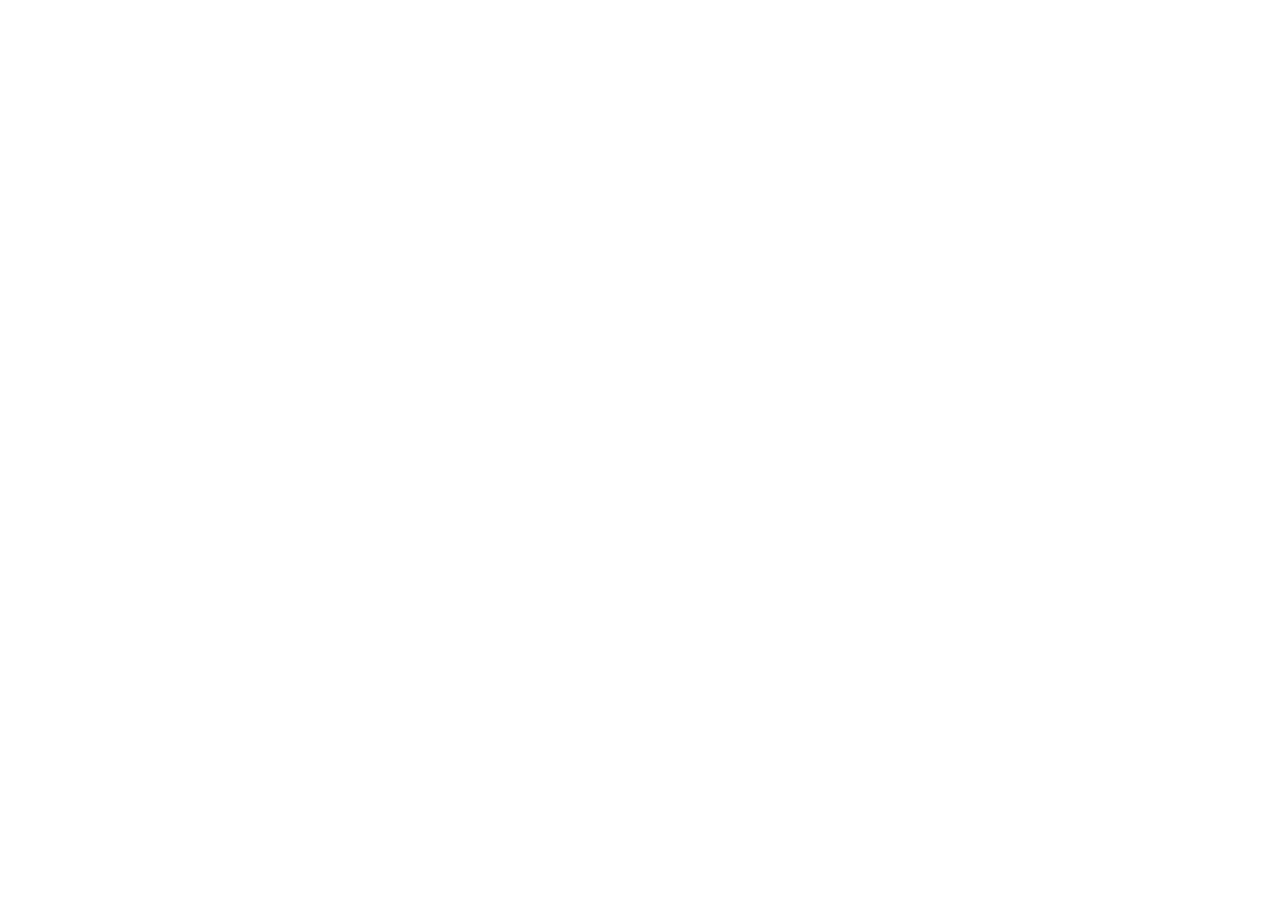
==== index.html @ 47540f27 "firstcommit" ====
<!doctype html>
<html lang="en">
  <head>
    <meta charset="UTF-8" />
    <meta name="viewport" content="width=device-width, initial-scale=1.0" />
    <title>Lendas da F1 — Senna · Hamilton · Leclerc</title>
    <link rel="preconnect" href="https://fonts.googleapis.com">
    <link rel="preconnect" href="https://fonts.gstatic.com" crossorigin>
    <link href="https://fonts.googleapis.com/css2?family=Inter:wght@300;400;500;600;700;800;900&family=Playfair+Display:ital,wght@0,400;0,600;0,700;1,400;1,600&display=swap" rel="stylesheet">
  </head>
  <body>
    <div id="root"></div>
    <script type="module" src="/src/main.tsx"></script>
  </body>
</html>
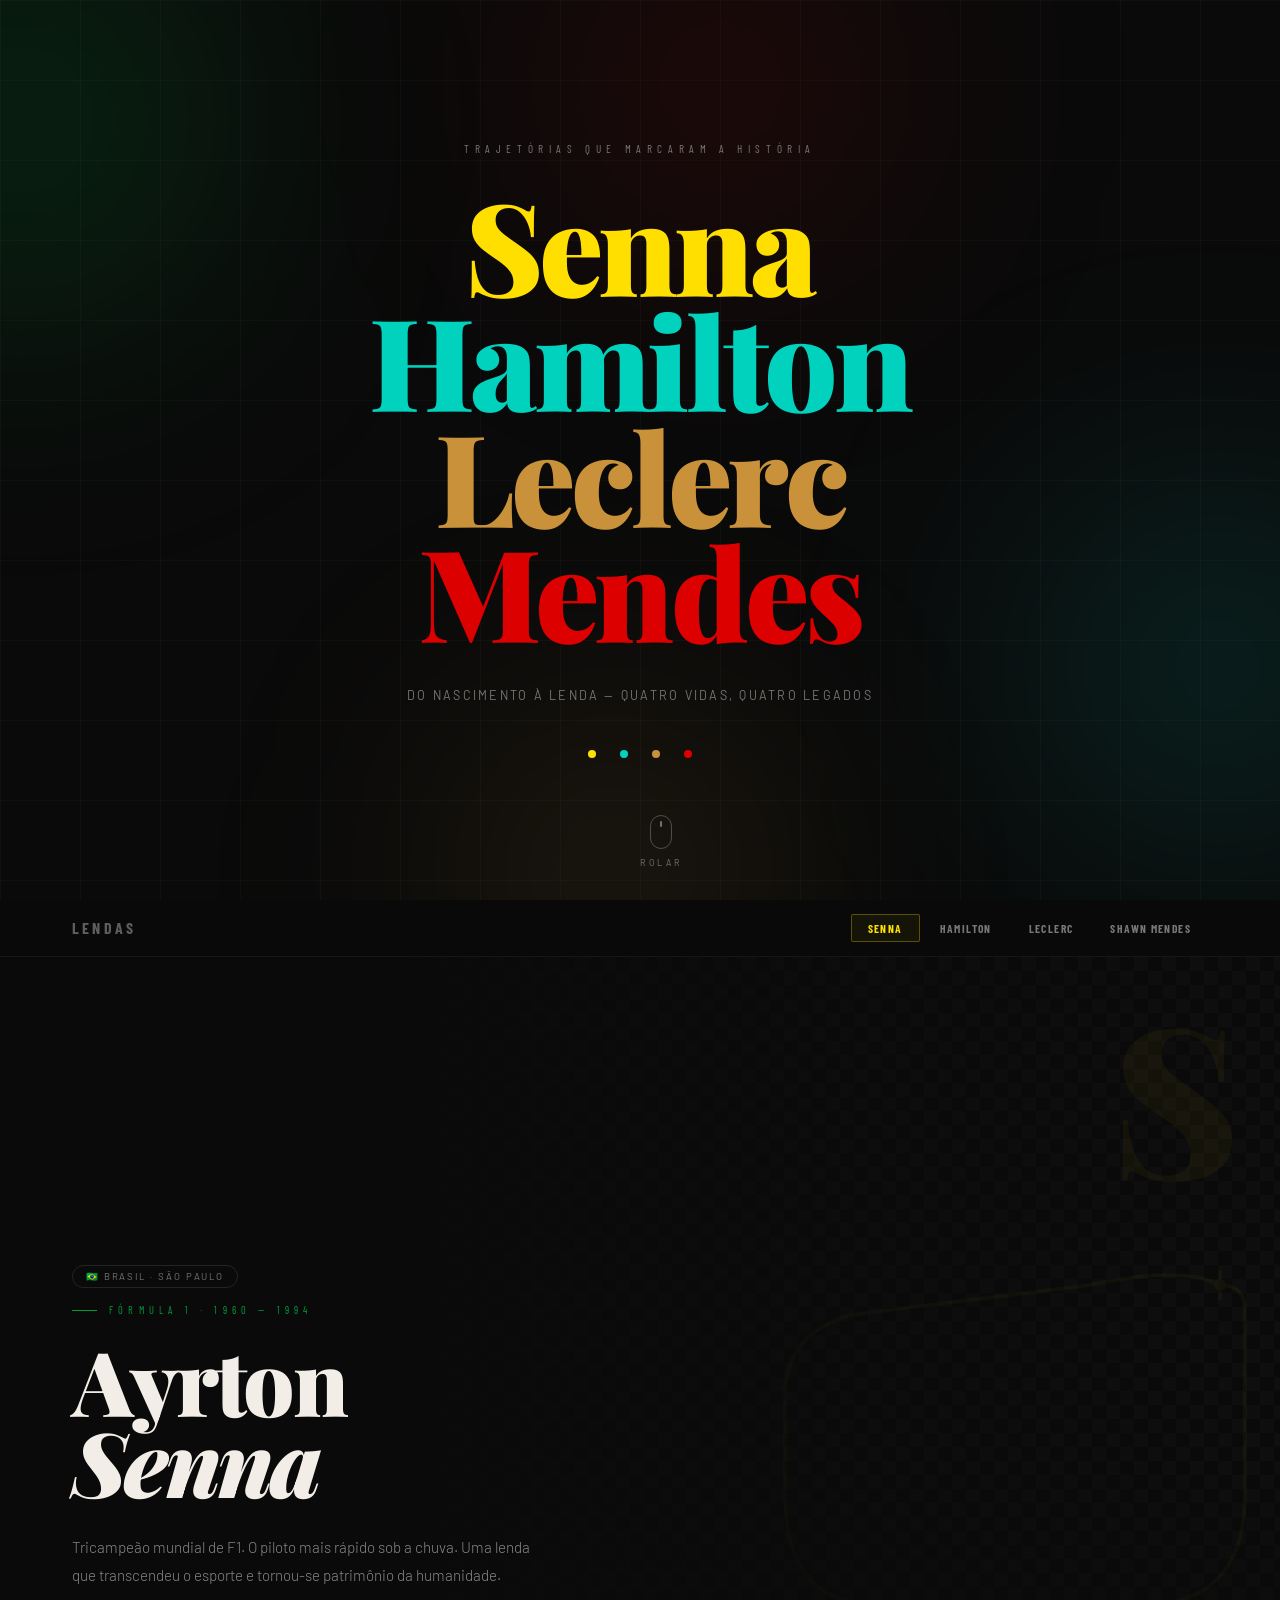
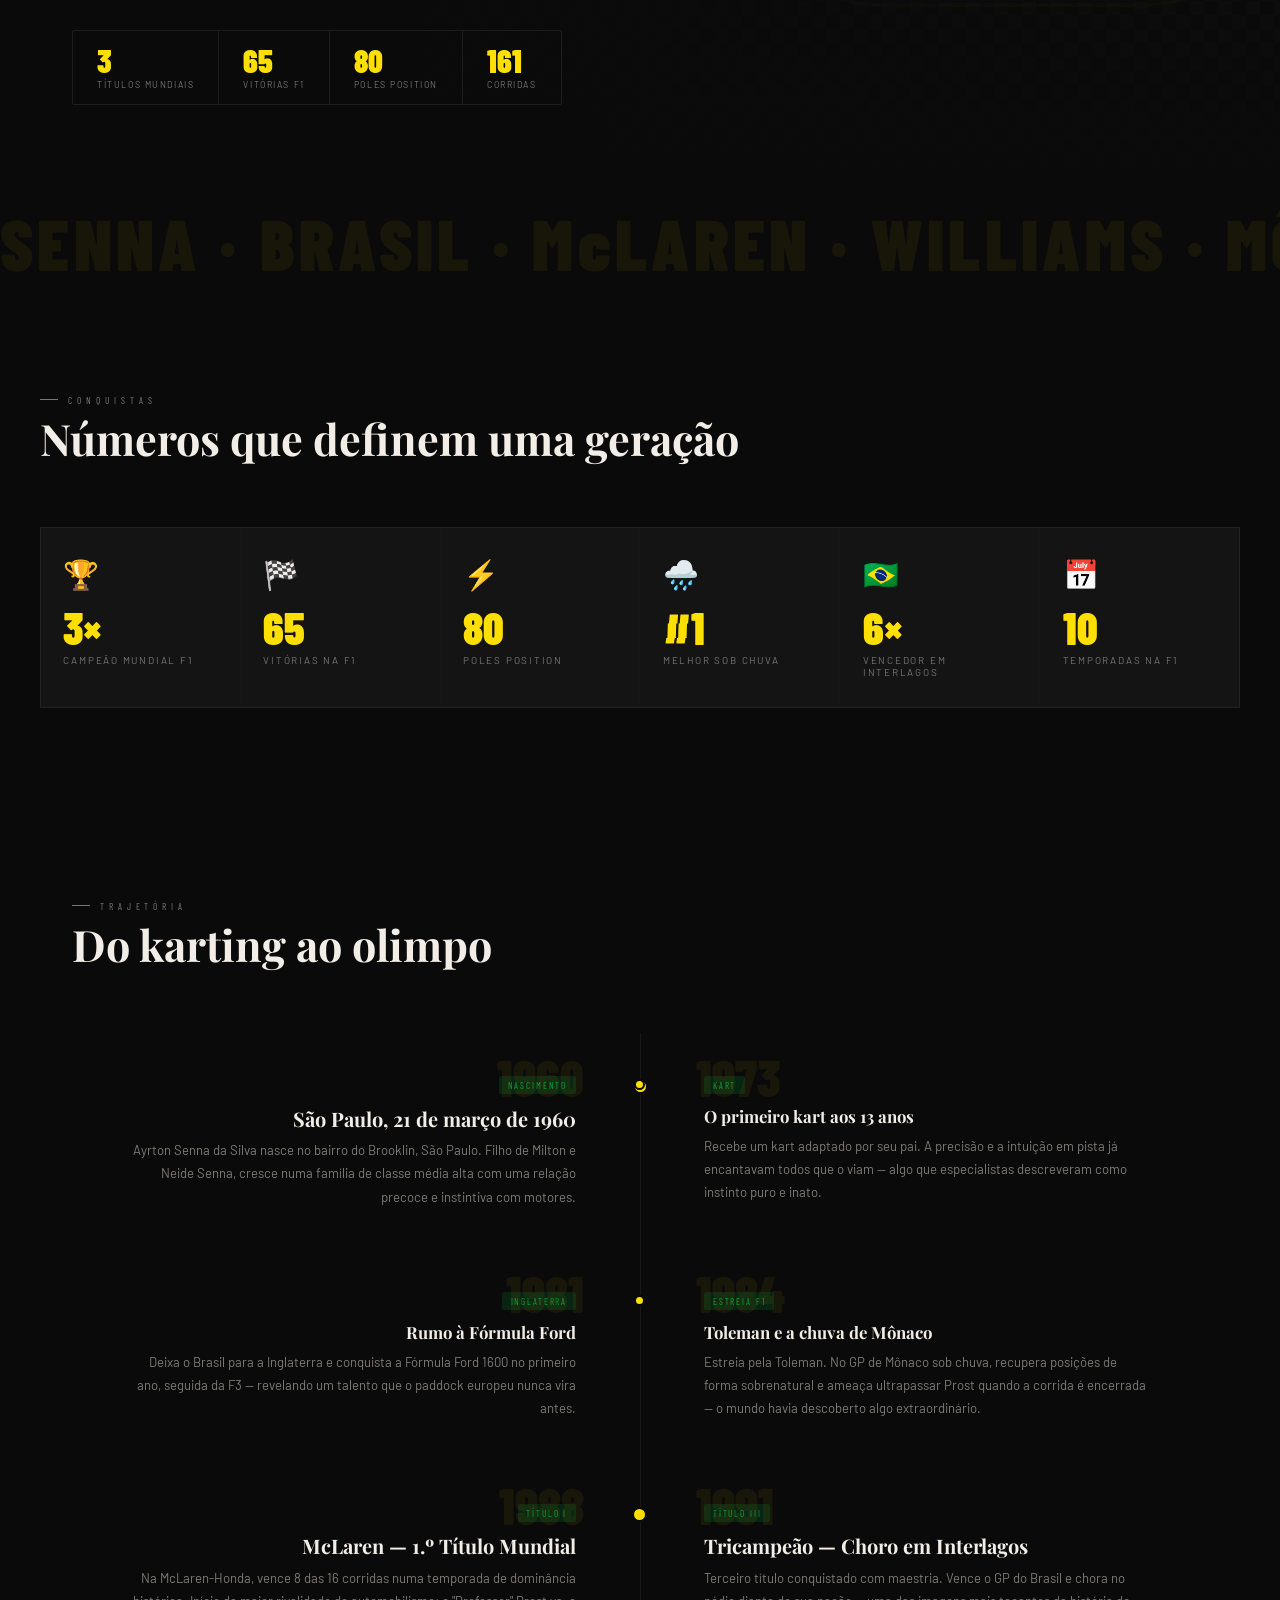
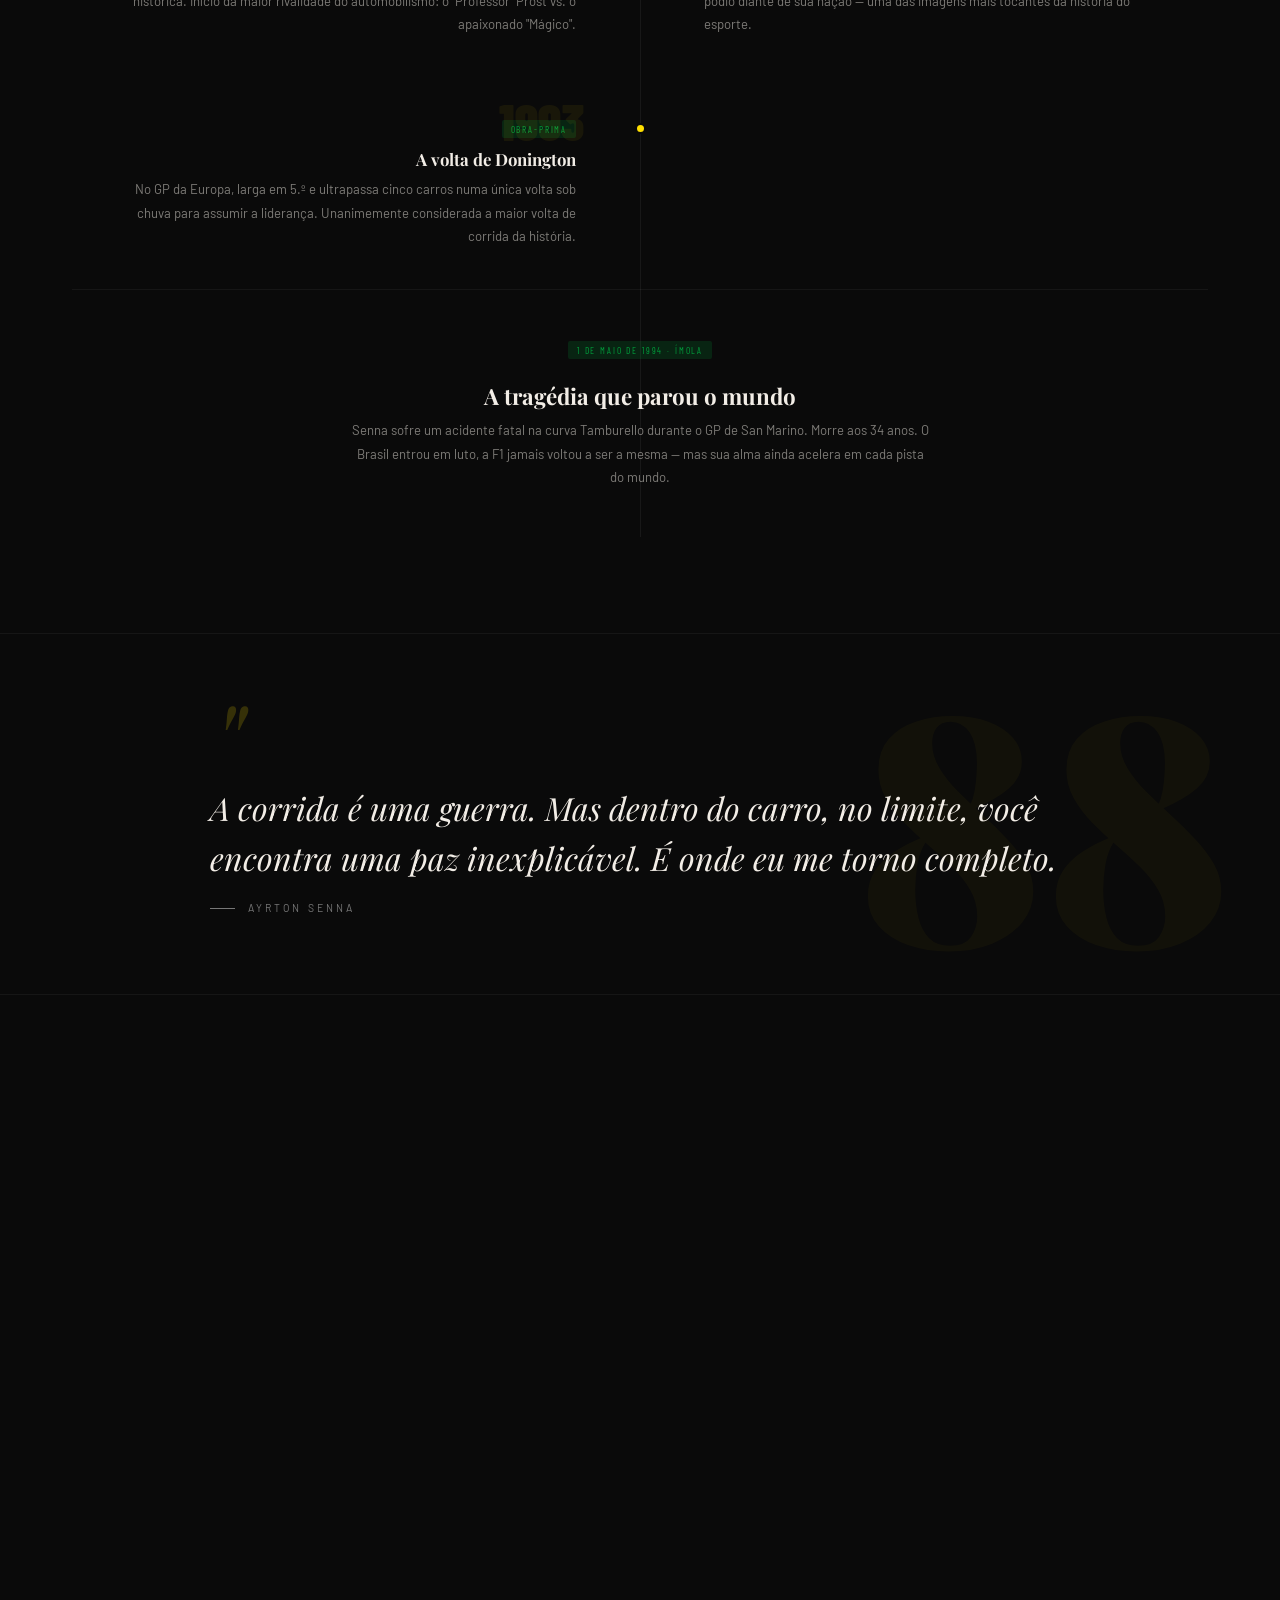
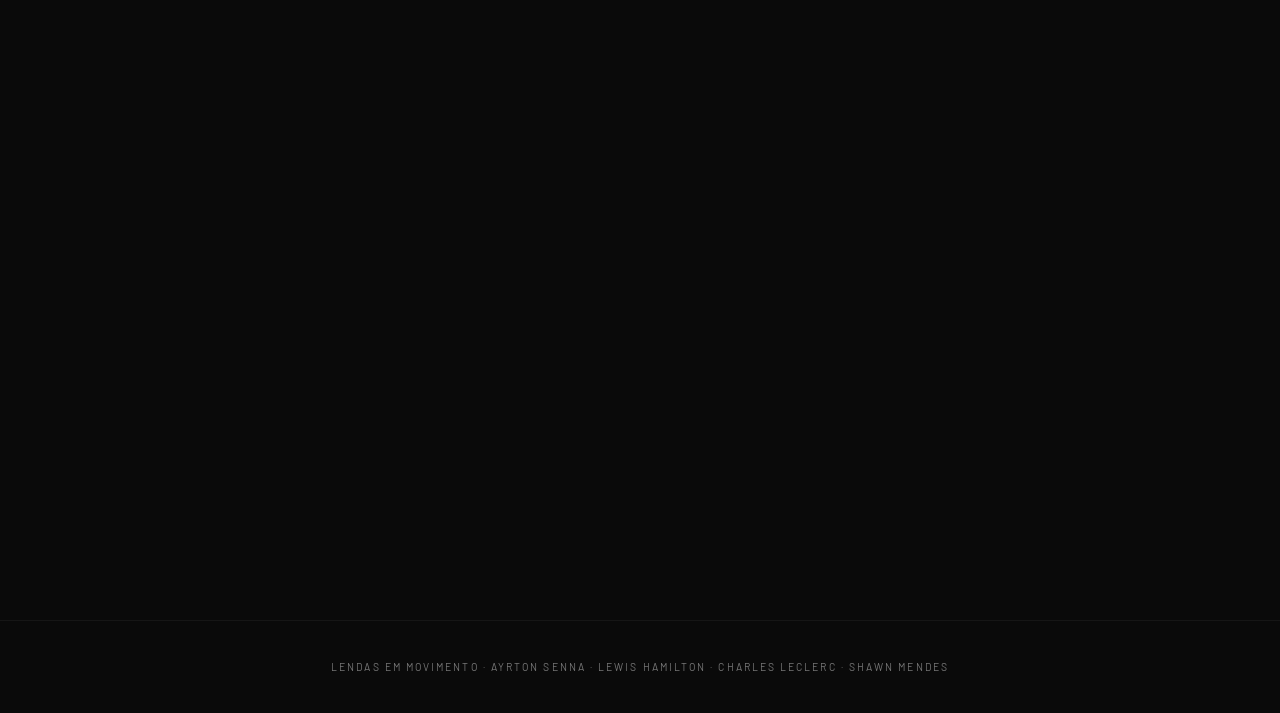
==== commit c2d1e3e3: "V3" ====
--- a/index.html
+++ b/index.html
@@ -1,15 +1,714 @@
-<!doctype html>
-<html lang="en">
-  <head>
-    <meta charset="UTF-8" />
-    <meta name="viewport" content="width=device-width, initial-scale=1.0" />
-    <title>Lendas da F1 — Senna · Hamilton · Leclerc</title>
-    <link rel="preconnect" href="https://fonts.googleapis.com">
-    <link rel="preconnect" href="https://fonts.gstatic.com" crossorigin>
-    <link href="https://fonts.googleapis.com/css2?family=Inter:wght@300;400;500;600;700;800;900&family=Playfair+Display:ital,wght@0,400;0,600;0,700;1,400;1,600&display=swap" rel="stylesheet">
-  </head>
-  <body>
-    <div id="root"></div>
-    <script type="module" src="/src/main.tsx"></script>
-  </body>
-</html>
+<!DOCTYPE html>
+<html lang="pt-BR">
+<head>
+<meta charset="UTF-8"/>
+<meta name="viewport" content="width=device-width,initial-scale=1.0"/>
+<title>Lendas em Movimento</title>
+<link href="https://fonts.googleapis.com/css2?family=Playfair+Display:ital,wght@0,400;0,700;0,900;1,400;1,700&family=Barlow:wght@300;400;500;600;700&family=Barlow+Condensed:wght@400;700;900&display=swap" rel="stylesheet"/>
+<style>
+*,*::before,*::after{box-sizing:border-box;margin:0;padding:0}
+html{scroll-behavior:smooth}
+:root{
+  --bg:#0a0a0a;--surface:#141414;--surface2:#1c1c1c;--text:#f2ede6;--muted:#777;
+  --s1:#009c3b;--s2:#FFDF00;--s3:#002776;
+  --h1:#00D2BE;--h2:#c0c0c0;--h3:#005a52;
+  --m1:#c8913a;--m2:#f5d89e;--m3:#3d2b00;
+  --l1:#DC0000;--l2:#e8c43c;--l3:#7a0000;
+}
+body{font-family:'Barlow',sans-serif;background:var(--bg);color:var(--text);overflow-x:hidden}
+::-webkit-scrollbar{width:3px}::-webkit-scrollbar-track{background:var(--bg)}::-webkit-scrollbar-thumb{background:var(--muted)}
+
+/* ── HERO ── */
+.hero{height:100vh;position:relative;display:flex;align-items:center;justify-content:center;overflow:hidden}
+.hero-grid{position:absolute;inset:0;background-image:linear-gradient(rgba(255,255,255,.025) 1px,transparent 1px),linear-gradient(90deg,rgba(255,255,255,.025) 1px,transparent 1px);background-size:80px 80px}
+.hglows{position:absolute;inset:0;pointer-events:none}
+.hglows span{position:absolute;border-radius:50%;filter:blur(130px);animation:glow 7s ease-in-out infinite alternate}
+.hglows span:nth-child(1){width:420px;height:420px;background:rgba(0,156,59,.18);left:-15%;top:-10%;animation-delay:0s}
+.hglows span:nth-child(2){width:380px;height:380px;background:rgba(0,210,190,.13);right:-10%;bottom:5%;animation-delay:2.5s}
+.hglows span:nth-child(3){width:330px;height:330px;background:rgba(200,145,58,.12);left:35%;bottom:-15%;animation-delay:5s}
+.hglows span:nth-child(4){width:350px;height:350px;background:rgba(220,0,0,.12);right:30%;top:-10%;animation-delay:3.5s}
+@keyframes glow{from{opacity:.4;transform:scale(1)}to{opacity:1;transform:scale(1.25)}}
+.hero-content{position:relative;z-index:2;text-align:center;padding:2rem}
+.hero-eyebrow{font-family:'Barlow Condensed',sans-serif;font-size:.7rem;letter-spacing:.5em;text-transform:uppercase;color:var(--muted);margin-bottom:2rem;opacity:0;animation:fadeUp .8s .3s forwards}
+.hero-title{font-family:'Playfair Display',serif;font-size:clamp(3rem,10vw,8.5rem);font-weight:900;line-height:.9;letter-spacing:-.03em;margin-bottom:2.5rem}
+.hero-title .line{display:block;opacity:0;animation:lineIn 1s forwards;cursor:pointer;transition:opacity .2s}
+.hero-title .line:hover{opacity:.65}
+.hero-title .line:nth-child(1){animation-delay:.5s;color:var(--s2)}
+.hero-title .line:nth-child(2){animation-delay:.72s;color:var(--h1)}
+.hero-title .line:nth-child(3){animation-delay:.94s;color:var(--m1)}
+.hero-title .line:nth-child(4){animation-delay:1.16s;color:var(--l1)}
+@keyframes lineIn{from{opacity:0;transform:translateX(-50px) skewX(-6deg)}to{opacity:1;transform:none}}
+.hero-sub{font-size:.78rem;letter-spacing:.18em;text-transform:uppercase;color:var(--muted);opacity:0;animation:fadeUp .8s 1.5s forwards;margin-bottom:3rem}
+.hero-dots{display:flex;gap:1.5rem;justify-content:center;opacity:0;animation:fadeUp .8s 1.8s forwards}
+.hdot{width:8px;height:8px;border-radius:50%;cursor:pointer;transition:transform .3s}
+.hdot:nth-child(1){background:var(--s2)}.hdot:nth-child(2){background:var(--h1)}.hdot:nth-child(3){background:var(--m1)}.hdot:nth-child(4){background:var(--l1)}
+.hdot:hover{transform:scale(2.2)}
+.hero-scroll{position:absolute;bottom:2rem;left:50%;transform:translateX(-50%);opacity:0;animation:fadeUp .8s 2.2s forwards;cursor:pointer;display:flex;flex-direction:column;align-items:center;gap:.5rem}
+.hero-scroll span{font-size:.55rem;letter-spacing:.4em;text-transform:uppercase;color:var(--muted)}
+.mouse{width:22px;height:34px;border:1.5px solid rgba(255,255,255,.25);border-radius:11px;display:flex;justify-content:center;padding-top:5px}
+.wheel{width:2px;height:6px;background:rgba(255,255,255,.4);border-radius:1px;animation:wh 1.5s ease-in-out infinite}
+@keyframes wh{0%,100%{transform:translateY(0);opacity:1}50%{transform:translateY(6px);opacity:.2}}
+
+/* ── NAV ── */
+nav{position:sticky;top:0;z-index:200;background:rgba(10,10,10,.92);backdrop-filter:blur(20px);border-bottom:1px solid rgba(255,255,255,.05)}
+.nav-inner{max-width:1200px;margin:0 auto;display:flex;align-items:center;justify-content:space-between;padding:.85rem 2rem}
+.nav-logo{font-family:'Barlow Condensed',sans-serif;font-size:1rem;font-weight:700;letter-spacing:.2em;text-transform:uppercase;color:rgba(255,255,255,.35)}
+.nav-tabs{display:flex;gap:3px}
+.nav-tab{background:none;border:1px solid transparent;cursor:pointer;padding:.4rem 1rem;font-family:'Barlow Condensed',sans-serif;font-size:.72rem;font-weight:700;letter-spacing:.12em;text-transform:uppercase;color:var(--muted);border-radius:2px;transition:all .25s}
+.nav-tab:hover{color:var(--text)}
+.nav-tab[data-p="senna"].active{color:var(--s2);border-color:rgba(255,223,0,.3);background:rgba(255,223,0,.05)}
+.nav-tab[data-p="hamilton"].active{color:var(--h1);border-color:rgba(0,210,190,.3);background:rgba(0,210,190,.05)}
+.nav-tab[data-p="shawn"].active{color:var(--m1);border-color:rgba(200,145,58,.3);background:rgba(200,145,58,.05)}
+.nav-tab[data-p="leclerc"].active{color:var(--l1);border-color:rgba(220,0,0,.3);background:rgba(220,0,0,.05)}
+
+/* ── SECTIONS ── */
+.psec{display:none}.psec.active{display:block}
+
+/* ── PROFILE HERO ── */
+.phero{position:relative;min-height:92vh;display:flex;align-items:flex-end;overflow:hidden}
+.phero-img{position:absolute;right:0;top:0;height:100%;width:55%;object-fit:cover;object-position:top center;filter:grayscale(12%) contrast(1.08)}
+.phero-fade{position:absolute;inset:0;background:linear-gradient(90deg,var(--bg) 30%,rgba(10,10,10,.7) 60%,rgba(10,10,10,.35) 100%)}
+.phero-bottom{position:absolute;bottom:0;left:0;right:0;height:40%;background:linear-gradient(to top,var(--bg),transparent)}
+.emblem{position:absolute;top:2rem;right:2.5rem;font-family:'Playfair Display',serif;font-size:13rem;font-weight:900;line-height:1;opacity:.04;pointer-events:none;user-select:none;z-index:1}
+.phero-content{position:relative;z-index:3;padding:5rem 2rem 5rem;max-width:1200px;margin:0 auto;width:100%}
+.p-eyebrow{font-family:'Barlow Condensed',sans-serif;font-size:.65rem;letter-spacing:.5em;text-transform:uppercase;margin-bottom:1.5rem;display:flex;align-items:center;gap:.75rem}
+.p-eyebrow::before{content:'';width:25px;height:1px;display:block}
+.senna-section .p-eyebrow{color:var(--s1)}.senna-section .p-eyebrow::before{background:var(--s1)}
+.hamilton-section .p-eyebrow{color:var(--h1)}.hamilton-section .p-eyebrow::before{background:var(--h1)}
+.shawn-section .p-eyebrow{color:var(--m1)}.shawn-section .p-eyebrow::before{background:var(--m1)}
+.leclerc-section .p-eyebrow{color:var(--l1)}.leclerc-section .p-eyebrow::before{background:var(--l1)}
+.p-name{font-family:'Playfair Display',serif;font-size:clamp(3.5rem,7vw,7.5rem);font-weight:900;line-height:.9;margin-bottom:2rem;letter-spacing:-.03em}
+.p-name em{font-style:italic;display:block}
+.p-tagline{font-size:.95rem;color:rgba(242,237,230,.55);font-weight:300;line-height:1.85;max-width:480px;margin-bottom:2.5rem}
+.nbadge{display:inline-flex;align-items:center;gap:.5rem;padding:.3rem .8rem;border:1px solid rgba(255,255,255,.1);border-radius:100px;font-size:.6rem;letter-spacing:.2em;text-transform:uppercase;color:var(--muted);margin-bottom:1rem}
+.stats-bar{display:flex;gap:0;border:1px solid rgba(255,255,255,.08);width:fit-content;overflow:hidden;border-radius:2px}
+.stat-item{padding:.85rem 1.5rem;border-right:1px solid rgba(255,255,255,.08)}
+.stat-item:last-child{border-right:none}
+.stat-n{font-family:'Barlow Condensed',sans-serif;font-size:2rem;font-weight:900;line-height:1;display:block}
+.stat-l{font-size:.55rem;letter-spacing:.18em;text-transform:uppercase;color:var(--muted);display:block;margin-top:.2rem}
+.senna-section .stat-n{color:var(--s2)}.hamilton-section .stat-n{color:var(--h1)}.shawn-section .stat-n{color:var(--m1)}.leclerc-section .stat-n{color:var(--l1)}
+
+/* ── SVG DECORATIONS ── */
+.circuit-deco{position:absolute;right:0;bottom:0;width:580px;height:580px;opacity:.07;pointer-events:none}
+.speed-lines{position:absolute;right:-60px;top:50%;transform:translateY(-50%);opacity:.07;pointer-events:none}
+.music-staff{position:absolute;right:0;top:50%;transform:translateY(-50%);opacity:.06;pointer-events:none}
+.ferrari-deco{position:absolute;right:0;bottom:0;opacity:.07;pointer-events:none}
+
+/* ── DECO STRIP ── */
+.deco-strip{overflow:hidden;opacity:.055;white-space:nowrap;font-family:'Barlow Condensed',sans-serif;font-size:4.5rem;font-weight:900;letter-spacing:.06em;border-top:1px solid rgba(255,255,255,.05);padding:.8rem 0}
+.deco-inner{display:inline-flex;animation:mscroll 25s linear infinite}
+.deco-strip:hover .deco-inner{animation-play-state:paused}
+@keyframes mscroll{from{transform:translateX(0)}to{transform:translateX(-50%)}}
+.senna-section .deco-strip{color:var(--s2)}.hamilton-section .deco-strip{color:var(--h1)}.shawn-section .deco-strip{color:var(--m1)}.leclerc-section .deco-strip{color:var(--l1)}
+
+/* ── LAYOUT ── */
+.wrap{max-width:1200px;margin:0 auto;padding:0 2rem}
+.section{padding:6rem 0}
+.sh{margin-bottom:4rem}
+.s-label{font-family:'Barlow Condensed',sans-serif;font-size:.6rem;letter-spacing:.5em;text-transform:uppercase;color:var(--muted);display:flex;align-items:center;gap:.65rem;margin-bottom:.6rem}
+.s-label::before{content:'';width:18px;height:1px;background:currentColor;display:block}
+.s-title{font-family:'Playfair Display',serif;font-size:clamp(1.8rem,3.5vw,2.7rem);font-weight:700;line-height:1.1}
+
+/* ── ACHIEVEMENTS ── */
+.ach-grid{display:grid;grid-template-columns:repeat(auto-fit,minmax(180px,1fr));gap:1px;background:rgba(255,255,255,.05);border:1px solid rgba(255,255,255,.05);overflow:hidden}
+.ach-card{background:var(--surface);padding:1.8rem 1.4rem;position:relative;overflow:hidden;transition:background .3s}
+.ach-card:hover{background:var(--surface2)}
+.ach-icon{font-size:1.8rem;margin-bottom:.8rem;display:block}
+.ach-val{font-family:'Barlow Condensed',sans-serif;font-size:2.8rem;font-weight:900;line-height:1;margin-bottom:.25rem;display:block}
+.ach-lbl{font-size:.62rem;letter-spacing:.18em;text-transform:uppercase;color:var(--muted);display:block}
+.senna-section .ach-val{color:var(--s2)}.hamilton-section .ach-val{color:var(--h1)}.shawn-section .ach-val{color:var(--m1)}.leclerc-section .ach-val{color:var(--l1)}
+.ach-card::before{content:'';position:absolute;inset:0;opacity:0;transition:opacity .3s;pointer-events:none}
+.ach-card:hover::before{opacity:1}
+.senna-section .ach-card:hover::before{background:radial-gradient(ellipse at 0 100%,rgba(0,156,59,.1),transparent 70%)}
+.hamilton-section .ach-card:hover::before{background:radial-gradient(ellipse at 0 100%,rgba(0,210,190,.1),transparent 70%)}
+.shawn-section .ach-card:hover::before{background:radial-gradient(ellipse at 0 100%,rgba(200,145,58,.1),transparent 70%)}
+.leclerc-section .ach-card:hover::before{background:radial-gradient(ellipse at 0 100%,rgba(220,0,0,.1),transparent 70%)}
+
+/* ── TIMELINE ── */
+.tl-grid{display:grid;grid-template-columns:1fr 1fr;position:relative}
+.tl-grid::before{content:'';position:absolute;left:50%;top:0;bottom:0;width:1px;background:rgba(255,255,255,.06)}
+.tl-item{padding:2.5rem 3.5rem;position:relative;opacity:0;transform:translateY(18px);transition:opacity .6s,transform .6s}
+.tl-item.vis{opacity:1;transform:none}
+.tl-item:nth-child(odd){text-align:right;padding-right:4rem}
+.tl-item:nth-child(even){padding-left:4rem}
+.tl-item::after{content:'';position:absolute;width:11px;height:11px;border-radius:50%;border:2px solid var(--bg);top:2.9rem}
+.tl-item:nth-child(odd)::after{right:-6px}.tl-item:nth-child(even)::after{left:-6px}
+.senna-section .tl-item::after{background:var(--s2)}.hamilton-section .tl-item::after{background:var(--h1)}.shawn-section .tl-item::after{background:var(--m1)}.leclerc-section .tl-item::after{background:var(--l1)}
+.tl-bg-year{position:absolute;font-family:'Barlow Condensed',sans-serif;font-size:3.2rem;font-weight:900;opacity:.06;top:.8rem;pointer-events:none}
+.tl-item:nth-child(odd) .tl-bg-year{right:3.5rem}.tl-item:nth-child(even) .tl-bg-year{left:3.5rem}
+.senna-section .tl-bg-year{color:var(--s2)}.hamilton-section .tl-bg-year{color:var(--h1)}.shawn-section .tl-bg-year{color:var(--m1)}.leclerc-section .tl-bg-year{color:var(--l1)}
+.tl-tag{font-family:'Barlow Condensed',sans-serif;font-size:.58rem;letter-spacing:.2em;text-transform:uppercase;padding:.22rem .55rem;border-radius:2px;display:inline-block;margin-bottom:.7rem}
+.senna-section .tl-tag{background:rgba(0,156,59,.18);color:var(--s1)}.hamilton-section .tl-tag{background:rgba(0,210,190,.12);color:var(--h1)}.shawn-section .tl-tag{background:rgba(200,145,58,.18);color:var(--m1)}.leclerc-section .tl-tag{background:rgba(220,0,0,.15);color:#ff6666}
+.tl-head{font-family:'Playfair Display',serif;font-size:1.05rem;font-weight:700;margin-bottom:.45rem;line-height:1.3}
+.tl-body{font-size:.82rem;color:rgba(242,237,230,.5);line-height:1.78}
+.tl-feat .tl-head{font-size:1.25rem}
+.tl-feat::after{width:15px!important;height:15px!important}
+.tl-feat:nth-child(odd)::after{right:-8px!important}.tl-feat:nth-child(even)::after{left:-8px!important}
+.tl-full{grid-column:span 2;text-align:center!important;padding:3rem 5rem!important;border-top:1px solid rgba(255,255,255,.05)}
+.tl-full::after{display:none}
+
+/* ── QUOTE BANNER ── */
+.qbanner{padding:5rem 2rem;position:relative;overflow:hidden;border-top:1px solid rgba(255,255,255,.05);border-bottom:1px solid rgba(255,255,255,.05)}
+.qbanner-num{position:absolute;font-family:'Playfair Display',serif;font-size:20rem;font-weight:900;line-height:1;top:50%;right:3rem;transform:translateY(-50%);opacity:.03;pointer-events:none;user-select:none}
+.senna-section .qbanner-num{color:var(--s2)}.hamilton-section .qbanner-num{color:var(--h1)}.shawn-section .qbanner-num{color:var(--m1)}.leclerc-section .qbanner-num{color:var(--l1)}
+.qinner{max-width:860px;margin:0 auto;position:relative;z-index:2}
+.qmark{font-family:'Playfair Display',serif;font-size:7rem;line-height:.5;font-style:italic;opacity:.18;display:block;margin-bottom:.8rem}
+.senna-section .qmark{color:var(--s2)}.hamilton-section .qmark{color:var(--h1)}.shawn-section .qmark{color:var(--m1)}.leclerc-section .qmark{color:var(--l1)}
+.qtext{font-family:'Playfair Display',serif;font-size:clamp(1.4rem,2.5vw,2rem);font-style:italic;line-height:1.55;margin-bottom:1.25rem}
+.qattr{font-size:.65rem;letter-spacing:.3em;text-transform:uppercase;color:var(--muted);display:flex;align-items:center;gap:.8rem}
+.qattr::before{content:'';width:25px;height:1px;background:var(--muted)}
+
+/* ── RIVALS GRID ── */
+.rivals-grid{display:grid;grid-template-columns:repeat(auto-fit,minmax(240px,1fr));gap:1rem}
+.rcard{border:1px solid rgba(255,255,255,.06);padding:1.4rem;background:var(--surface);transition:border-color .3s,background .3s;position:relative;overflow:hidden;border-radius:2px}
+.rcard:hover{background:var(--surface2)}
+.senna-section .rcard:hover{border-color:rgba(0,156,59,.3)}.hamilton-section .rcard:hover{border-color:rgba(0,210,190,.3)}.shawn-section .rcard:hover{border-color:rgba(200,145,58,.3)}.leclerc-section .rcard:hover{border-color:rgba(220,0,0,.3)}
+.rcard-top{display:flex;align-items:center;gap:.9rem;margin-bottom:.7rem}
+.ravatar{width:46px;height:46px;border-radius:50%;display:flex;align-items:center;justify-content:center;font-family:'Barlow Condensed',sans-serif;font-size:1.1rem;font-weight:900;flex-shrink:0}
+.senna-section .ravatar{background:rgba(0,156,59,.12);color:var(--s1);border:1px solid rgba(0,156,59,.2)}
+.hamilton-section .ravatar{background:rgba(0,210,190,.08);color:var(--h1);border:1px solid rgba(0,210,190,.18)}
+.shawn-section .ravatar{background:rgba(200,145,58,.1);color:var(--m1);border:1px solid rgba(200,145,58,.2)}
+.leclerc-section .ravatar{background:rgba(220,0,0,.1);color:#ff6666;border:1px solid rgba(220,0,0,.2)}
+.rname{font-family:'Barlow Condensed',sans-serif;font-size:.95rem;font-weight:700;letter-spacing:.05em;text-transform:uppercase}
+.rrole{font-size:.68rem;color:var(--muted)}
+.rdesc{font-size:.8rem;color:rgba(242,237,230,.48);line-height:1.65}
+.rtag{position:absolute;top:.7rem;right:.7rem;font-size:.52rem;letter-spacing:.18em;text-transform:uppercase;padding:.18rem .45rem;border-radius:100px}
+.senna-section .rtag{background:rgba(0,156,59,.15);color:var(--s1)}.hamilton-section .rtag{background:rgba(0,210,190,.1);color:var(--h1)}.shawn-section .rtag{background:rgba(200,145,58,.1);color:var(--m1)}.leclerc-section .rtag{background:rgba(220,0,0,.12);color:#ff6666}
+
+/* ── OPINION ── */
+.op-wrap{display:grid;grid-template-columns:1fr 1.3fr;gap:5rem;align-items:start}
+.verdict{padding:1.8rem;border-left:3px solid;margin-bottom:2rem}
+.senna-section .verdict{border-color:var(--s2);background:rgba(255,223,0,.03)}.hamilton-section .verdict{border-color:var(--h1);background:rgba(0,210,190,.03)}.shawn-section .verdict{border-color:var(--m1);background:rgba(200,145,58,.03)}.leclerc-section .verdict{border-color:var(--l1);background:rgba(220,0,0,.03)}
+.vscore{font-family:'Barlow Condensed',sans-serif;font-size:3.8rem;font-weight:900;line-height:1}
+.senna-section .vscore{color:var(--s2)}.hamilton-section .vscore{color:var(--h1)}.shawn-section .vscore{color:var(--m1)}.leclerc-section .vscore{color:var(--l1)}
+.vsub{font-size:.62rem;letter-spacing:.2em;text-transform:uppercase;color:var(--muted)}
+.traits{display:flex;flex-direction:column;gap:.8rem}
+.trait{display:flex;flex-direction:column;gap:.35rem}
+.trait-top{display:flex;justify-content:space-between;font-size:.7rem}
+.trait-name{color:var(--muted);letter-spacing:.1em;text-transform:uppercase}
+.trait-val{font-weight:600}
+.senna-section .trait-val{color:var(--s2)}.hamilton-section .trait-val{color:var(--h1)}.shawn-section .trait-val{color:var(--m1)}.leclerc-section .trait-val{color:var(--l1)}
+.trait-bar{height:2px;background:rgba(255,255,255,.08);border-radius:1px;overflow:hidden}
+.trait-fill{height:100%;border-radius:1px;width:0;transition:width 1.3s cubic-bezier(.16,1,.3,1)}
+.senna-section .trait-fill{background:linear-gradient(90deg,var(--s1),var(--s2))}.hamilton-section .trait-fill{background:linear-gradient(90deg,var(--h3),var(--h1))}.shawn-section .trait-fill{background:linear-gradient(90deg,var(--m3),var(--m1))}.leclerc-section .trait-fill{background:linear-gradient(90deg,var(--l3),var(--l1))}
+.op-text p{font-size:.9rem;color:rgba(242,237,230,.58);line-height:1.92;margin-bottom:1.2rem}
+.op-text .lead{font-size:1.05rem;color:var(--text);font-weight:500;line-height:1.75}
+
+/* ── FOOTER ── */
+footer{border-top:1px solid rgba(255,255,255,.05);padding:2.5rem 2rem;text-align:center}
+footer p{font-size:.65rem;letter-spacing:.2em;text-transform:uppercase;color:var(--muted)}
+
+/* ── UTILS ── */
+@keyframes fadeUp{from{opacity:0;transform:translateY(18px)}to{opacity:1;transform:translateY(0)}}
+.reveal{opacity:0;transform:translateY(24px);transition:opacity .65s,transform .65s}
+.reveal.vis{opacity:1;transform:none}
+
+/* ── RESPONSIVE ── */
+@media(max-width:860px){
+  .tl-grid{grid-template-columns:1fr}.tl-grid::before{left:1rem}
+  .tl-item:nth-child(odd),.tl-item:nth-child(even){text-align:left;padding:2rem 1.5rem 2rem 3rem}
+  .tl-item::after,.tl-item:nth-child(odd)::after,.tl-item:nth-child(even)::after{left:-1px!important;right:auto!important}
+  .tl-bg-year{display:none}.tl-full{padding:2rem 1.5rem!important}
+  .op-wrap{grid-template-columns:1fr}.phero-img,.phero-fade{display:none}
+  .stats-bar{flex-wrap:wrap}.nav-tab{padding:.4rem .7rem;font-size:.65rem}
+}
+</style>
+</head>
+<body>
+
+<!-- ═══════════ HERO ═══════════ -->
+<section class="hero">
+  <div class="hero-grid"></div>
+  <div class="hglows"><span></span><span></span><span></span><span></span></div>
+  <div class="hero-content">
+    <p class="hero-eyebrow">Trajetórias que marcaram a história</p>
+    <h1 class="hero-title">
+      <span class="line" onclick="showP('senna')">Senna</span>
+      <span class="line" onclick="showP('hamilton')">Hamilton</span>
+      <span class="line" onclick="showP('leclerc')">Leclerc</span>
+      <span class="line" onclick="showP('shawn')">Mendes</span>
+    </h1>
+    <p class="hero-sub">Do nascimento à lenda — quatro vidas, quatro legados</p>
+    <div class="hero-dots">
+      <div class="hdot" onclick="showP('senna')" title="Ayrton Senna"></div>
+      <div class="hdot" onclick="showP('hamilton')" title="Lewis Hamilton"></div>
+      <div class="hdot" onclick="showP('leclerc')" title="Charles Leclerc"></div>
+      <div class="hdot" onclick="showP('shawn')" title="Shawn Mendes"></div>
+    </div>
+  </div>
+  <div class="hero-scroll" onclick="document.getElementById('nav').scrollIntoView({behavior:'smooth'})">
+    <div class="mouse"><div class="wheel"></div></div>
+    <span>Rolar</span>
+  </div>
+</section>
+
+<!-- ═══════════ NAV ═══════════ -->
+<nav id="nav">
+  <div class="nav-inner">
+    <span class="nav-logo">Lendas</span>
+    <div class="nav-tabs">
+      <button class="nav-tab active" data-p="senna"   onclick="showP('senna')">Senna</button>
+      <button class="nav-tab"        data-p="hamilton" onclick="showP('hamilton')">Hamilton</button>
+      <button class="nav-tab"        data-p="leclerc"  onclick="showP('leclerc')">Leclerc</button>
+      <button class="nav-tab"        data-p="shawn"   onclick="showP('shawn')">Shawn Mendes</button>
+    </div>
+  </div>
+</nav>
+
+<!-- ═══════════════════════════════
+     SENNA
+═══════════════════════════════ -->
+<div class="psec senna-section active" id="sec-senna">
+  <div class="phero">
+    <div style="position:absolute;inset:0;opacity:.03;background:repeating-conic-gradient(#fff 0% 25%,#000 0% 50%) 0 0/28px 28px;pointer-events:none"></div>
+    <svg class="circuit-deco" viewBox="0 0 580 580" fill="none"><path d="M520 80Q545 80 545 105L545 290Q545 400 440 400L180 400Q85 400 85 290L85 190Q85 130 150 110L390 80Q480 60 520 80Z" stroke="#FFDF00" stroke-width="3.5" fill="none"/><path d="M520 80Q545 80 545 105L545 290Q545 400 440 400L180 400Q85 400 85 290L85 190Q85 130 150 110L390 80Q480 60 520 80Z" stroke="#009c3b" stroke-width="1.5" fill="none" stroke-dasharray="9 14" opacity=".7"/><circle cx="520" cy="80" r="6" fill="#FFDF00" opacity=".9"/><circle cx="85" cy="190" r="4" fill="#009c3b" opacity=".9"/><circle cx="440" cy="400" r="4" fill="#009c3b" opacity=".9"/><line x1="520" y1="65" x2="520" y2="95" stroke="#FFDF00" stroke-width="3"/><circle cx="300" cy="240" r="60" stroke="#009c3b" stroke-width="1" fill="none" opacity=".3"/><circle cx="300" cy="240" r="40" stroke="#002776" stroke-width="1" fill="none" opacity=".3"/></svg>
+    <img class="phero-img" src="https://upload.wikimedia.org/wikipedia/commons/thumb/3/3e/Ayrton_Senna_1991_Canada.jpg/600px-Ayrton_Senna_1991_Canada.jpg" alt="Ayrton Senna" onerror="this.style.display='none'"/>
+    <div class="phero-fade"></div><div class="phero-bottom"></div>
+    <div class="emblem" style="color:var(--s2)">S</div>
+    <div class="phero-content">
+      <div class="nbadge">🇧🇷 Brasil · São Paulo</div>
+      <p class="p-eyebrow">Fórmula 1 · 1960 — 1994</p>
+      <h2 class="p-name">Ayrton<em>Senna</em></h2>
+      <p class="p-tagline">Tricampeão mundial de F1. O piloto mais rápido sob a chuva. Uma lenda que transcendeu o esporte e tornou-se patrimônio da humanidade.</p>
+      <div class="stats-bar">
+        <div class="stat-item"><span class="stat-n" data-target="3">0</span><span class="stat-l">Títulos Mundiais</span></div>
+        <div class="stat-item"><span class="stat-n" data-target="65">0</span><span class="stat-l">Vitórias F1</span></div>
+        <div class="stat-item"><span class="stat-n" data-target="80">0</span><span class="stat-l">Poles Position</span></div>
+        <div class="stat-item"><span class="stat-n" data-target="161">0</span><span class="stat-l">Corridas</span></div>
+      </div>
+    </div>
+  </div>
+  <div class="deco-strip" aria-hidden="true"><div class="deco-inner"><span>SENNA · BRASIL · McLAREN · WILLIAMS · MÔNACO · ÍMOLA · INTERLAGOS · 1988 · 1990 · 1991 · CAMPEÃO MUNDIAL · SENNA · BRASIL · McLAREN · WILLIAMS · MÔNACO · ÍMOLA · INTERLAGOS · 1988 · 1990 · 1991 · CAMPEÃO MUNDIAL ·&nbsp;</span><span>SENNA · BRASIL · McLAREN · WILLIAMS · MÔNACO · ÍMOLA · INTERLAGOS · 1988 · 1990 · 1991 · CAMPEÃO MUNDIAL · SENNA · BRASIL · McLAREN · WILLIAMS · MÔNACO · ÍMOLA · INTERLAGOS · 1988 · 1990 · 1991 · CAMPEÃO MUNDIAL ·&nbsp;</span></div></div>
+  <div class="section wrap">
+    <div class="sh reveal"><p class="s-label">Conquistas</p><h3 class="s-title">Números que definem uma geração</h3></div>
+    <div class="ach-grid">
+      <div class="ach-card reveal"><span class="ach-icon">🏆</span><span class="ach-val">3×</span><span class="ach-lbl">Campeão Mundial F1</span></div>
+      <div class="ach-card reveal"><span class="ach-icon">🏁</span><span class="ach-val">65</span><span class="ach-lbl">Vitórias na F1</span></div>
+      <div class="ach-card reveal"><span class="ach-icon">⚡</span><span class="ach-val">80</span><span class="ach-lbl">Poles Position</span></div>
+      <div class="ach-card reveal"><span class="ach-icon">🌧️</span><span class="ach-val">#1</span><span class="ach-lbl">Melhor sob chuva</span></div>
+      <div class="ach-card reveal"><span class="ach-icon">🇧🇷</span><span class="ach-val">6×</span><span class="ach-lbl">Vencedor em Interlagos</span></div>
+      <div class="ach-card reveal"><span class="ach-icon">📅</span><span class="ach-val">10</span><span class="ach-lbl">Temporadas na F1</span></div>
+    </div>
+  </div>
+  <div class="section">
+    <div class="wrap"><div class="sh reveal"><p class="s-label">Trajetória</p><h3 class="s-title">Do karting ao olimpo</h3></div></div>
+    <div class="wrap"><div class="tl-grid">
+      <div class="tl-item tl-feat reveal"><span class="tl-bg-year">1960</span><span class="tl-tag">Nascimento</span><h4 class="tl-head">São Paulo, 21 de março de 1960</h4><p class="tl-body">Ayrton Senna da Silva nasce no bairro do Brooklin, São Paulo. Filho de Milton e Neide Senna, cresce numa família de classe média alta com uma relação precoce e instintiva com motores.</p></div>
+      <div class="tl-item reveal"><span class="tl-bg-year">1973</span><span class="tl-tag">Kart</span><h4 class="tl-head">O primeiro kart aos 13 anos</h4><p class="tl-body">Recebe um kart adaptado por seu pai. A precisão e a intuição em pista já encantavam todos que o viam — algo que especialistas descreveram como instinto puro e inato.</p></div>
+      <div class="tl-item reveal"><span class="tl-bg-year">1981</span><span class="tl-tag">Inglaterra</span><h4 class="tl-head">Rumo à Fórmula Ford</h4><p class="tl-body">Deixa o Brasil para a Inglaterra e conquista a Fórmula Ford 1600 no primeiro ano, seguida da F3 — revelando um talento que o paddock europeu nunca vira antes.</p></div>
+      <div class="tl-item reveal"><span class="tl-bg-year">1984</span><span class="tl-tag">Estreia F1</span><h4 class="tl-head">Toleman e a chuva de Mônaco</h4><p class="tl-body">Estreia pela Toleman. No GP de Mônaco sob chuva, recupera posições de forma sobrenatural e ameaça ultrapassar Prost quando a corrida é encerrada — o mundo havia descoberto algo extraordinário.</p></div>
+      <div class="tl-item tl-feat reveal"><span class="tl-bg-year">1988</span><span class="tl-tag">Título I</span><h4 class="tl-head">McLaren — 1.º Título Mundial</h4><p class="tl-body">Na McLaren-Honda, vence 8 das 16 corridas numa temporada de dominância histórica. Início da maior rivalidade do automobilismo: o "Professor" Prost vs. o apaixonado "Mágico".</p></div>
+      <div class="tl-item tl-feat reveal"><span class="tl-bg-year">1991</span><span class="tl-tag">Título III</span><h4 class="tl-head">Tricampeão — Choro em Interlagos</h4><p class="tl-body">Terceiro título conquistado com maestria. Vence o GP do Brasil e chora no pódio diante de sua nação — uma das imagens mais tocantes da história do esporte.</p></div>
+      <div class="tl-item reveal"><span class="tl-bg-year">1993</span><span class="tl-tag">Obra-prima</span><h4 class="tl-head">A volta de Donington</h4><p class="tl-body">No GP da Europa, larga em 5.º e ultrapassa cinco carros numa única volta sob chuva para assumir a liderança. Unanimemente considerada a maior volta de corrida da história.</p></div>
+      <div class="tl-item tl-full reveal"><span class="tl-tag">1 de maio de 1994 · Ímola</span><h4 class="tl-head" style="font-size:1.4rem;margin-top:.75rem">A tragédia que parou o mundo</h4><p class="tl-body" style="max-width:580px;margin:.5rem auto 0">Senna sofre um acidente fatal na curva Tamburello durante o GP de San Marino. Morre aos 34 anos. O Brasil entrou em luto, a F1 jamais voltou a ser a mesma — mas sua alma ainda acelera em cada pista do mundo.</p></div>
+    </div></div>
+  </div>
+  <div class="qbanner"><div class="qbanner-num">88</div><div class="qinner"><span class="qmark">"</span><p class="qtext">A corrida é uma guerra. Mas dentro do carro, no limite, você encontra uma paz inexplicável. É onde eu me torno completo.</p><p class="qattr"><span>Ayrton Senna</span></p></div></div>
+  <div class="section wrap">
+    <div class="sh reveal"><p class="s-label">Rivalidades & Conexões</p><h3 class="s-title">Os que cruzaram seu caminho</h3></div>
+    <div class="rivals-grid">
+      <div class="rcard reveal"><span class="rtag">Rival</span><div class="rcard-top"><div class="ravatar">AP</div><div><div class="rname">Alain Prost</div><div class="rrole">McLaren / Williams</div></div></div><p class="rdesc">A maior rivalidade da F1. O "Professor" contra o "Mágico" — dois estilos opostos que polarizaram o mundo do automobilismo por anos.</p></div>
+      <div class="rcard reveal"><span class="rtag">Rival</span><div class="rcard-top"><div class="ravatar">NS</div><div><div class="rname">Nigel Mansell</div><div class="rrole">Williams</div></div></div><p class="rdesc">Rivalidade marcante em pista. Mansell frequentemente entrou em conflito direto com Senna — tanto no asfalto quanto nos bastidores do paddock.</p></div>
+      <div class="rcard reveal"><span class="rtag">Sonho</span><div class="rcard-top"><div class="ravatar">FW</div><div><div class="rname">Frank Williams</div><div class="rrole">Williams Racing</div></div></div><p class="rdesc">Senna sempre sonhou em correr pela Williams. Em 1994, finalmente realizou o sonho — tragicamente, na última equipe que pilotaria.</p></div>
+      <div class="rcard reveal"><span class="rtag">Legado</span><div class="rcard-top"><div class="ravatar">IS</div><div><div class="rname">Instituto Senna</div><div class="rrole">Fundado por Viviane Senna, 1994</div></div></div><p class="rdesc">O verdadeiro legado de Ayrton. Já beneficiou mais de 20 milhões de crianças no Brasil com educação de qualidade.</p></div>
+    </div>
+  </div>
+  <div class="section wrap">
+    <div class="sh reveal"><p class="s-label">Análise & Opinião</p><h3 class="s-title">O que faz de Senna uma lenda eterna</h3></div>
+    <div class="op-wrap">
+      <div class="reveal"><div class="verdict"><div class="vscore">10/10</div><div class="vsub">Legado histórico</div></div><div class="traits"><div class="trait"><div class="trait-top"><span class="trait-name">Velocidade bruta</span><span class="trait-val">100%</span></div><div class="trait-bar"><div class="trait-fill" data-w="100"></div></div></div><div class="trait"><div class="trait-top"><span class="trait-name">Pilotagem sob chuva</span><span class="trait-val">100%</span></div><div class="trait-bar"><div class="trait-fill" data-w="100"></div></div></div><div class="trait"><div class="trait-top"><span class="trait-name">Intensidade mental</span><span class="trait-val">98%</span></div><div class="trait-bar"><div class="trait-fill" data-w="98"></div></div></div><div class="trait"><div class="trait-top"><span class="trait-name">Carisma & legado</span><span class="trait-val">100%</span></div><div class="trait-bar"><div class="trait-fill" data-w="100"></div></div></div><div class="trait"><div class="trait-top"><span class="trait-name">Consistência</span><span class="trait-val">89%</span></div><div class="trait-bar"><div class="trait-fill" data-w="89"></div></div></div></div></div>
+      <div class="op-text reveal"><p class="lead">Ayrton Senna não era apenas o piloto mais rápido de sua era — era uma força da natureza. Sua combinação de talento absoluto, profundidade psicológica e humanidade tocante colocou-o numa dimensão que pouquíssimos atletas já habitaram.</p><p>Em pista molhada, tornava-se literalmente intocável — uma característica que os especialistas concordam ser incomparável na história do automobilismo. A volta de Donington em 1993 e o GP de Mônaco de 1984 permanecem como as maiores obras-primas de pilotagem já realizadas.</p><p>Além da velocidade, havia uma profundidade emocional rara. Senna chorava, rezava e falava sobre Deus e a morte com franqueza desconcertante. Essa vulnerabilidade o tornou humano — e, paradoxalmente, ainda maior.</p><p>Trinta anos após Ímola, seu nome ainda arranca lágrimas no Brasil. Isso diz tudo sobre o que significa uma lenda verdadeira.</p></div>
+    </div>
+  </div>
+</div>
+
+<!-- ═══════════════════════════════
+     HAMILTON
+═══════════════════════════════ -->
+<div class="psec hamilton-section" id="sec-hamilton">
+  <div class="phero">
+    <svg class="speed-lines" viewBox="0 0 450 600" fill="none" width="450" height="600"><text x="220" y="330" text-anchor="middle" font-family="serif" font-size="220" font-weight="900" fill="#00D2BE" opacity=".12">7</text><line x1="0" y1="90" x2="450" y2="68" stroke="#00D2BE" stroke-width=".8" opacity="1"/><line x1="0" y1="140" x2="450" y2="115" stroke="#00D2BE" stroke-width="1.5" opacity=".7"/><line x1="0" y1="190" x2="450" y2="170" stroke="#00D2BE" stroke-width="2.5" opacity=".45"/><line x1="0" y1="240" x2="450" y2="220" stroke="#c0c0c0" stroke-width=".8" opacity=".9"/><line x1="0" y1="420" x2="450" y2="400" stroke="#00D2BE" stroke-width="1.2" opacity=".8"/><line x1="0" y1="470" x2="450" y2="455" stroke="#c0c0c0" stroke-width=".6" opacity="1"/><line x1="0" y1="510" x2="450" y2="498" stroke="#00D2BE" stroke-width="2" opacity=".5"/></svg>
+    <img class="phero-img" src="https://upload.wikimedia.org/wikipedia/commons/thumb/1/18/Lewis_Hamilton_2016_Malaysia_2.jpg/600px-Lewis_Hamilton_2016_Malaysia_2.jpg" alt="Lewis Hamilton" onerror="this.style.display='none'"/>
+    <div class="phero-fade" style="background:linear-gradient(90deg,var(--bg) 30%,rgba(10,10,10,.68) 60%,rgba(10,10,10,.35) 100%)"></div>
+    <div class="phero-bottom"></div>
+    <div class="emblem" style="color:var(--h1)">H</div>
+    <div class="phero-content">
+      <div class="nbadge">🇬🇧 Reino Unido · Stevenage</div>
+      <p class="p-eyebrow">Fórmula 1 · 1985 — Presente</p>
+      <h2 class="p-name">Lewis<em>Hamilton</em></h2>
+      <p class="p-tagline">O maior campeão da história da F1 em títulos e vitórias. Pioneiro, ativista, artista. Redefiniu o que significa ser um piloto no século XXI.</p>
+      <div class="stats-bar">
+        <div class="stat-item"><span class="stat-n" data-target="7">0</span><span class="stat-l">Títulos Mundiais</span></div>
+        <div class="stat-item"><span class="stat-n" data-target="105">0</span><span class="stat-l">Vitórias F1</span></div>
+        <div class="stat-item"><span class="stat-n" data-target="104">0</span><span class="stat-l">Poles Position</span></div>
+        <div class="stat-item"><span class="stat-n" data-target="20">0</span><span class="stat-l">Temporadas</span></div>
+      </div>
+    </div>
+  </div>
+  <div class="deco-strip" aria-hidden="true"><div class="deco-inner"><span>HAMILTON · MERCEDES · McLAREN · FERRARI · 7× CAMPEÃO · STEVENAGE · 2008 · 2014 · 2015 · 2017 · 2018 · 2019 · 2020 · SILVERSTONE · SUZUKA · INTERLAGOS · HAMILTON ·&nbsp;</span><span>HAMILTON · MERCEDES · McLAREN · FERRARI · 7× CAMPEÃO · STEVENAGE · 2008 · 2014 · 2015 · 2017 · 2018 · 2019 · 2020 · SILVERSTONE · SUZUKA · INTERLAGOS · HAMILTON ·&nbsp;</span></div></div>
+  <div class="section wrap">
+    <div class="sh reveal"><p class="s-label">Conquistas</p><h3 class="s-title">Os recordes que definem uma era</h3></div>
+    <div class="ach-grid">
+      <div class="ach-card reveal"><span class="ach-icon">👑</span><span class="ach-val">7×</span><span class="ach-lbl">Campeão Mundial F1</span></div>
+      <div class="ach-card reveal"><span class="ach-icon">🏁</span><span class="ach-val">105</span><span class="ach-lbl">Vitórias na F1</span></div>
+      <div class="ach-card reveal"><span class="ach-icon">⚡</span><span class="ach-val">104</span><span class="ach-lbl">Poles Position</span></div>
+      <div class="ach-card reveal"><span class="ach-icon">🎖️</span><span class="ach-val">197</span><span class="ach-lbl">Pódios totais</span></div>
+      <div class="ach-card reveal"><span class="ach-icon">🌍</span><span class="ach-val">#1</span><span class="ach-lbl">Mais vitórias da história</span></div>
+      <div class="ach-card reveal"><span class="ach-icon">✊</span><span class="ach-val">Sir</span><span class="ach-lbl">Cavaleiro do Império</span></div>
+    </div>
+  </div>
+  <div class="section">
+    <div class="wrap"><div class="sh reveal"><p class="s-label">Trajetória</p><h3 class="s-title">Do subúrbio de Stevenage ao topo do mundo</h3></div></div>
+    <div class="wrap"><div class="tl-grid">
+      <div class="tl-item tl-feat reveal"><span class="tl-bg-year">1985</span><span class="tl-tag">Nascimento</span><h4 class="tl-head">7 de janeiro de 1985, Stevenage</h4><p class="tl-body">Lewis Carl Davidson Hamilton nasce em Stevenage, Hertfordshire. Filho de Anthony Hamilton, de origem jamaicana. A família tem recursos limitados — o pai trabalhará múltiplos empregos para financiar o sonho do filho.</p></div>
+      <div class="tl-item reveal"><span class="tl-bg-year">1993</span><span class="tl-tag">Lenda</span><h4 class="tl-head">O guardanapo de Ron Dennis</h4><p class="tl-body">Aos 8 anos, aborda Ron Dennis numa cerimônia e pede para ser piloto da McLaren. Dennis anota num guardanapo — e, contra todo o esperado, cumpre a promessa.</p></div>
+      <div class="tl-item tl-feat reveal"><span class="tl-bg-year">2007</span><span class="tl-tag">Estreia F1</span><h4 class="tl-head">A temporada de estreia que chocou o mundo</h4><p class="tl-body">Estreia na McLaren e quase vence o campeonato já no primeiro ano. Perde o título por apenas 1 ponto para Räikkönen no último GP — a performance de um novato jamais vista na F1.</p></div>
+      <div class="tl-item tl-feat reveal"><span class="tl-bg-year">2008</span><span class="tl-tag">Título I</span><h4 class="tl-head">O drama de Interlagos</h4><p class="tl-body">Conquista o campeonato na última volta do último GP no Brasil, ultrapassando Glock para ficar em 5.º e garantir o título por 1 ponto sobre Massa. Cenas históricas.</p></div>
+      <div class="tl-item tl-feat reveal"><span class="tl-bg-year">2014</span><span class="tl-tag">Dominância</span><h4 class="tl-head">Seis títulos em sete anos na Mercedes</h4><p class="tl-body">Após assinar com a Mercedes em 2013 — decisão ridicularizada na época — conquista seis títulos mundiais (2014, 2015, 2017, 2018, 2019, 2020), superando o recorde histórico de Schumacher.</p></div>
+      <div class="tl-item reveal"><span class="tl-bg-year">2021</span><span class="tl-tag">Polêmica</span><h4 class="tl-head">Abu Dhabi — a derrota mais dolorosa</h4><p class="tl-body">Perde o 8.º título para Verstappen na última volta do último GP, após decisão controversa da direção de corrida — gerando o maior debate da história moderna da F1.</p></div>
+      <div class="tl-item tl-full reveal"><span class="tl-tag">2025 — Presente</span><h4 class="tl-head" style="font-size:1.4rem;margin-top:.75rem">Ferrari — O capítulo mais romântico</h4><p class="tl-body" style="max-width:580px;margin:.5rem auto 0">Assina com a Ferrari em 2025, ao lado de Leclerc, realizando o sonho de todo piloto. A temporada foi difícil, mas o 8.º título histórico continua sendo o objetivo para 2026.</p></div>
+    </div></div>
+  </div>
+  <div class="qbanner"><div class="qbanner-num">7</div><div class="qinner"><span class="qmark">"</span><p class="qtext">Eu vim do nada. Cresci numa cidade humilde, num mundo que não esperava que alguém como eu chegasse até aqui. Por isso cada vitória significa algo diferente.</p><p class="qattr"><span>Lewis Hamilton</span></p></div></div>
+  <div class="section wrap">
+    <div class="sh reveal"><p class="s-label">Rivalidades & Conexões</p><h3 class="s-title">Os que moldaram sua trajetória</h3></div>
+    <div class="rivals-grid">
+      <div class="rcard reveal"><span class="rtag">Rival</span><div class="rcard-top"><div class="ravatar">NR</div><div><div class="rname">Nico Rosberg</div><div class="rrole">Mercedes</div></div></div><p class="rdesc">Companheiro de equipe e rival interno. Rosberg venceu o campeonato de 2016 numa batalha que quase destruiu a Mercedes por dentro — e logo depois se aposentou.</p></div>
+      <div class="rcard reveal"><span class="rtag">Rival</span><div class="rcard-top"><div class="ravatar">MV</div><div><div class="rname">Max Verstappen</div><div class="rrole">Red Bull Racing</div></div></div><p class="rdesc">A rivalidade da nova geração. 2021 produziu as cenas mais eletrizantes da F1 moderna — e terminou na maior polêmica da história recente do esporte.</p></div>
+      <div class="rcard reveal"><span class="rtag">Parceiro</span><div class="rcard-top"><div class="ravatar">TW</div><div><div class="rname">Toto Wolff</div><div class="rrole">Mercedes AMG Petronas</div></div></div><p class="rdesc">Juntos construíram a equipe mais bem-sucedida da F1 moderna — uma parceria baseada em confiança, respeito e ambição compartilhada.</p></div>
+      <div class="rcard reveal"><span class="rtag">Companheiro</span><div class="rcard-top"><div class="ravatar">CL</div><div><div class="rname">Charles Leclerc</div><div class="rrole">Ferrari — 2025</div></div></div><p class="rdesc">A parceria mais esperada de 2025 na Ferrari. Hamilton jamais fora consistentemente batido por um companheiro de equipe — e Leclerc se manteve à frente durante toda a temporada.</p></div>
+    </div>
+  </div>
+  <div class="section wrap">
+    <div class="sh reveal"><p class="s-label">Análise & Opinião</p><h3 class="s-title">Por que Hamilton é o maior de todos</h3></div>
+    <div class="op-wrap">
+      <div class="reveal"><div class="verdict"><div class="vscore">GOAT</div><div class="vsub">Greatest Of All Time</div></div><div class="traits"><div class="trait"><div class="trait-top"><span class="trait-name">Velocidade de classificação</span><span class="trait-val">99%</span></div><div class="trait-bar"><div class="trait-fill" data-w="99"></div></div></div><div class="trait"><div class="trait-top"><span class="trait-name">Gestão de corrida</span><span class="trait-val">98%</span></div><div class="trait-bar"><div class="trait-fill" data-w="98"></div></div></div><div class="trait"><div class="trait-top"><span class="trait-name">Longevidade</span><span class="trait-val">100%</span></div><div class="trait-bar"><div class="trait-fill" data-w="100"></div></div></div><div class="trait"><div class="trait-top"><span class="trait-name">Impacto cultural</span><span class="trait-val">97%</span></div><div class="trait-bar"><div class="trait-fill" data-w="97"></div></div></div><div class="trait"><div class="trait-top"><span class="trait-name">Consistência</span><span class="trait-val">96%</span></div><div class="trait-bar"><div class="trait-fill" data-w="96"></div></div></div></div></div>
+      <div class="op-text reveal"><p class="lead">Lewis Hamilton é, numericamente, o maior piloto da história da Fórmula 1. Mas sua grandeza vai muito além dos recordes — ele redefiniu o papel do piloto como agente de mudança cultural e social.</p><p>O que mais impressiona é a longevidade. Hamilton manteve-se no topo por quase duas décadas, adaptando seu estilo a cada mudança técnica e regulatória — algo que nenhum outro campeão conseguiu fazer com a mesma consistência.</p><p>Ao falar abertamente sobre racismo, identidade e saúde mental, abriu portas que o automobilismo mantinha fechadas há décadas. Isso, talvez, seja seu título mais importante de todos.</p></div>
+    </div>
+  </div>
+</div>
+
+<!-- ═══════════════════════════════
+     LECLERC
+═══════════════════════════════ -->
+<div class="psec leclerc-section" id="sec-leclerc">
+  <div class="phero">
+    <!-- Ferrari prancing horse inspired decoration -->
+    <svg class="ferrari-deco" viewBox="0 0 600 600" fill="none" width="600" height="600" style="right:-50px;bottom:-50px">
+      <!-- Monza circuit outline -->
+      <path d="M480 100 Q520 100 520 140 L520 220 Q520 260 490 270 L420 290 Q390 300 380 340 L370 400 Q360 450 310 460 L180 470 Q120 470 100 420 L80 340 Q70 280 110 260 L200 230 Q240 210 250 170 L260 110 Q270 70 310 60 L420 55 Q460 55 480 100Z" stroke="#DC0000" stroke-width="4" fill="none"/>
+      <path d="M480 100 Q520 100 520 140 L520 220 Q520 260 490 270 L420 290 Q390 300 380 340 L370 400 Q360 450 310 460 L180 470 Q120 470 100 420 L80 340 Q70 280 110 260 L200 230 Q240 210 250 170 L260 110 Q270 70 310 60 L420 55 Q460 55 480 100Z" stroke="#e8c43c" stroke-width="1.5" fill="none" stroke-dasharray="10 15" opacity=".6"/>
+      <!-- Num 16 -->
+      <text x="300" y="310" text-anchor="middle" font-family="serif" font-size="140" font-weight="900" fill="#DC0000" opacity=".12">16</text>
+      <!-- Circuit corner markers -->
+      <circle cx="480" cy="100" r="5" fill="#DC0000" opacity=".8"/>
+      <circle cx="310" cy="460" r="5" fill="#e8c43c" opacity=".8"/>
+      <circle cx="110" cy="260" r="4" fill="#DC0000" opacity=".8"/>
+      <circle cx="250" cy="170" r="4" fill="#e8c43c" opacity=".8"/>
+      <!-- SF-25 finish line -->
+      <line x1="480" y1="85" x2="480" y2="115" stroke="#DC0000" stroke-width="3.5"/>
+    </svg>
+    <img class="phero-img" src="https://upload.wikimedia.org/wikipedia/commons/thumb/a/a7/Charles_Leclerc_2024_Monaco.jpg/600px-Charles_Leclerc_2024_Monaco.jpg" alt="Charles Leclerc" onerror="this.src='https://upload.wikimedia.org/wikipedia/commons/thumb/7/70/Charles_Leclerc%2C_Ferrari_SF71H%2C_2018_Formula_One_season.jpg/600px-Charles_Leclerc%2C_Ferrari_SF71H%2C_2018_Formula_One_season.jpg';this.onerror=null"/>
+    <div class="phero-fade" style="background:linear-gradient(90deg,var(--bg) 30%,rgba(10,10,10,.68) 60%,rgba(10,10,10,.35) 100%)"></div>
+    <div class="phero-bottom"></div>
+    <div class="emblem" style="color:var(--l1)">L</div>
+    <div class="phero-content">
+      <div class="nbadge">🇲🇨 Mônaco · Monte Carlo</div>
+      <p class="p-eyebrow">Fórmula 1 · Ferrari · 1997 — Presente</p>
+      <h2 class="p-name">Charles<em>Leclerc</em></h2>
+      <p class="p-tagline">Il Predestinato. O menino de Mônaco que cresceu para correr pela Ferrari — e se tornou o líder incontestável da Scuderia. Primeiro monegasco a vencer o GP de Mônaco em 93 anos.</p>
+      <div class="stats-bar">
+        <div class="stat-item"><span class="stat-n" data-target="8">0</span><span class="stat-l">Vitórias na F1</span></div>
+        <div class="stat-item"><span class="stat-n" data-target="26">0</span><span class="stat-l">Poles Position</span></div>
+        <div class="stat-item"><span class="stat-n" data-target="50">0</span><span class="stat-l">Pódios totais</span></div>
+        <div class="stat-item"><span class="stat-n">16</span><span class="stat-l">Número do piloto</span></div>
+      </div>
+    </div>
+  </div>
+
+  <div class="deco-strip" aria-hidden="true"><div class="deco-inner"><span>LECLERC · FERRARI · MÔNACO · MONZA · SPA · AUSTIN · IL PREDESTINATO · 2019 · 2022 · 2024 · GP3 · F2 · HERVE · JULES BIANCHI · FERRARI ACADEMY · LECLERC ·&nbsp;</span><span>LECLERC · FERRARI · MÔNACO · MONZA · SPA · AUSTIN · IL PREDESTINATO · 2019 · 2022 · 2024 · GP3 · F2 · HERVE · JULES BIANCHI · FERRARI ACADEMY · LECLERC ·&nbsp;</span></div></div>
+
+  <!-- CONQUISTAS -->
+  <div class="section wrap">
+    <div class="sh reveal"><p class="s-label">Conquistas</p><h3 class="s-title">O ritmo de uma estrela nascente</h3></div>
+    <div class="ach-grid">
+      <div class="ach-card reveal"><span class="ach-icon">🏆</span><span class="ach-val">2.º</span><span class="ach-lbl">Vice-campeão 2022</span></div>
+      <div class="ach-card reveal"><span class="ach-icon">🏁</span><span class="ach-val">8</span><span class="ach-lbl">Vitórias na F1</span></div>
+      <div class="ach-card reveal"><span class="ach-icon">⚡</span><span class="ach-val">26</span><span class="ach-lbl">Poles Position</span></div>
+      <div class="ach-card reveal"><span class="ach-icon">🎖️</span><span class="ach-val">50</span><span class="ach-lbl">Pódios — 50.º em México 2025</span></div>
+      <div class="ach-card reveal"><span class="ach-icon">🇲🇨</span><span class="ach-val">1.º</span><span class="ach-lbl">Monegasco a vencer Mônaco (93 anos)</span></div>
+      <div class="ach-card reveal"><span class="ach-icon">🎹</span><span class="ach-val">EP</span><span class="ach-lbl">"Dreamers" — Billboard Classical #2</span></div>
+    </div>
+  </div>
+
+  <!-- TIMELINE -->
+  <div class="section">
+    <div class="wrap"><div class="sh reveal"><p class="s-label">Trajetória</p><h3 class="s-title">Do kart de Monte Carlo ao vermelho da Ferrari</h3></div></div>
+    <div class="wrap"><div class="tl-grid">
+
+      <div class="tl-item tl-feat reveal">
+        <span class="tl-bg-year">1997</span>
+        <span class="tl-tag">Nascimento</span>
+        <h4 class="tl-head">Monte Carlo, 16 de outubro de 1997</h4>
+        <p class="tl-body">Charles Leclerc nasce em Monte Carlo, Mônaco. Seu pai, Hervé, era piloto de Fórmula 3 — e o amigo da família Jules Bianchi, que se tornaria padrinho de Charles, seria uma grande influência em sua vida e carreira.</p>
+      </div>
+
+      <div class="tl-item reveal">
+        <span class="tl-bg-year">2005</span>
+        <span class="tl-tag">Kart</span>
+        <h4 class="tl-head">Prodígio desde os 5 anos</h4>
+        <p class="tl-body">Leclerc começou a correr de kart aos cinco anos e rapidamente se estabeleceu como um talento prodigioso. Conquistou múltiplos títulos regionais e nacionais, coroando-os com a Copa do Mundo Júnior de kart em 2011.</p>
+      </div>
+
+      <div class="tl-item reveal">
+        <span class="tl-bg-year">2014</span>
+        <span class="tl-tag">Monopostos</span>
+        <h4 class="tl-head">Fórmula Renault & F3 Europeia</h4>
+        <p class="tl-body">Migra para monopostos, terminando em 2.º na Fórmula Renault 2.0 Alps com duas vitórias. Em 2015, avança para o Campeonato Europeu de F3 da FIA, conquistando quatro vitórias e um pódio no histórico GP de Macau.</p>
+      </div>
+
+      <div class="tl-item tl-feat reveal">
+        <span class="tl-bg-year">2016</span>
+        <span class="tl-tag">Ferrari Academy</span>
+        <h4 class="tl-head">GP3 e a entrada na Academia Ferrari</h4>
+        <p class="tl-body">Ingressa na Ferrari Driver Academy e conquista o título da GP3 Series em seu ano de estreia. Na temporada seguinte, domina a FIA Fórmula 2 — 7 vitórias em corridas principais e 8 poles — tornando-se o primeiro piloto a vencer GP3 e F2 em temporadas de estreia consecutivas.</p>
+      </div>
+
+      <div class="tl-item tl-feat reveal">
+        <span class="tl-bg-year">2018</span>
+        <span class="tl-tag">Estreia F1</span>
+        <h4 class="tl-head">Alfa Romeo Sauber — o novato que impressionou</h4>
+        <p class="tl-body">Faz sua estreia na F1 com a Alfa Romeo Sauber aos 20 anos. Em um carro modesto, terminou notavelmente em 6.º lugar no Azerbaijão, marcou 39 pontos na temporada e superou consistentemente seu companheiro Marcus Ericsson — garantindo a promoção para a Ferrari.</p>
+      </div>
+
+      <div class="tl-item tl-feat reveal">
+        <span class="tl-bg-year">2019</span>
+        <span class="tl-tag">Ferrari · 1.ª Vitória</span>
+        <h4 class="tl-head">Spa, Monza e "Il Predestinato"</h4>
+        <p class="tl-body">Ingressa na Scuderia Ferrari como o piloto mais jovem em décadas. Conquista a 1.ª vitória em Spa-Francorchamps, dedicando-a ao seu padrinho Jules Bianchi. Segue com vitória histórica em Monza — encerrando 9 anos sem vitória Ferrari — e termina com 10 pódios e 7 poles, superando o tetracampeão Sebastian Vettel.</p>
+      </div>
+
+      <div class="tl-item reveal">
+        <span class="tl-bg-year">2022</span>
+        <span class="tl-tag">Vice-campeão</span>
+        <h4 class="tl-head">A temporada mais próxima do título</h4>
+        <p class="tl-body">Com um Ferrari competitivo, Leclerc vence no Bahrein, na Austrália e na Áustria. Lidera o campeonato por semanas, mas falhas mecânicas e erros estratégicos da Ferrari custam-lhe o título — termina vice-campeão atrás de Verstappen.</p>
+      </div>
+
+      <div class="tl-item tl-feat reveal">
+        <span class="tl-bg-year">2024</span>
+        <span class="tl-tag">Obra-prima</span>
+        <h4 class="tl-head">Mônaco, Monza, Austin — 3.º no mundial</h4>
+        <p class="tl-body">Vence o GP de Mônaco, tornando-se o primeiro monegasco a vencer a corrida em 93 anos — em sua própria casa. Soma vitórias em Monza (pela 2.ª vez) e Austin, 13 pódios ao total e termina em 3.º no campeonato com o maior número de pontos de sua carreira.</p>
+      </div>
+
+      <div class="tl-item tl-full reveal">
+        <span class="tl-tag">2025 — Presente</span>
+        <h4 class="tl-head" style="font-size:1.4rem;margin-top:.75rem">Líder da Ferrari ao lado de Hamilton</h4>
+        <p class="tl-body" style="max-width:600px;margin:.5rem auto 0">Com a chegada de Lewis Hamilton, Leclerc teve que provar que poderia superar o heptacampeão — e o fez. Manteve-se consistentemente à frente do companheiro durante toda a temporada de 2025, alcançando seu 50.º pódio no GP do México e consolidando-se como o verdadeiro líder da Scuderia. Para 2026, o lema é claro: "É agora ou nunca".</p>
+      </div>
+
+    </div></div>
+  </div>
+
+  <!-- QUOTE -->
+  <div class="qbanner">
+    <div class="qbanner-num">16</div>
+    <div class="qinner">
+      <span class="qmark">"</span>
+      <p class="qtext">Meu sonho de vida é me tornar Campeão Mundial com a Ferrari. Correr para a Ferrari é diferente — tem paixão. Nenhuma outra equipe da F1 tem tantos torcedores e entusiastas. É quase uma febre.</p>
+      <p class="qattr"><span>Charles Leclerc</span></p>
+    </div>
+  </div>
+
+  <!-- CONEXÕES -->
+  <div class="section wrap">
+    <div class="sh reveal"><p class="s-label">Influências & Conexões</p><h3 class="s-title">Os que moldaram o piloto</h3></div>
+    <div class="rivals-grid">
+      <div class="rcard reveal">
+        <span class="rtag">Herança</span>
+        <div class="rcard-top"><div class="ravatar">HL</div><div><div class="rname">Hervé Leclerc</div><div class="rrole">Pai · Piloto de Fórmula 3</div></div></div>
+        <p class="rdesc">Piloto de F3 e primeira grande inspiração de Charles. Crescer num ambiente automobilístico criou uma ligação natural com a velocidade — e um entendimento único das dificuldades da vida num cockpit.</p>
+      </div>
+      <div class="rcard reveal">
+        <span class="rtag">Padrinho</span>
+        <div class="rcard-top"><div class="ravatar">JB</div><div><div class="rname">Jules Bianchi</div><div class="rrole">Piloto Ferrari · Padrinho</div></div></div>
+        <p class="rdesc">Amigo da família e padrinho de Charles. Bianchi foi uma inspiração profunda — quando faleceu em 2015, Leclerc dedicou sua primeira vitória na F1 à sua memória, em Spa, em 2019.</p>
+      </div>
+      <div class="rcard reveal">
+        <span class="rtag">Rival</span>
+        <div class="rcard-top"><div class="ravatar">MV</div><div><div class="rname">Max Verstappen</div><div class="rrole">Red Bull Racing</div></div></div>
+        <p class="rdesc">O principal rival de sua geração. Em 2022, travaram uma batalha pelo título que durou meio campeonato — até que as falhas mecânicas da Ferrari mudaram o rumo da história.</p>
+      </div>
+      <div class="rcard reveal">
+        <span class="rtag">Artista</span>
+        <div class="rcard-top"><div class="ravatar">🎹</div><div><div class="rname">Sofiane Pamart</div><div class="rrole">Pianista · EP "Dreamers"</div></div></div>
+        <p class="rdesc">Em 2024, lançou o EP "Dreamers" em colaboração com o pianista francês Sofiane Pamart — chegando ao #2 no Billboard Classical Albums. Leclerc também compõe sozinho peças de piano inspiradas em cada corrida.</p>
+      </div>
+    </div>
+  </div>
+
+  <!-- OPINION -->
+  <div class="section wrap">
+    <div class="sh reveal"><p class="s-label">Análise & Opinião</p><h3 class="s-title">O destino de uma geração — ou mais</h3></div>
+    <div class="op-wrap">
+      <div class="reveal">
+        <div class="verdict"><div class="vscore">9.5</div><div class="vsub">Potencial histórico</div></div>
+        <div class="traits">
+          <div class="trait"><div class="trait-top"><span class="trait-name">Velocidade de classificação</span><span class="trait-val">99%</span></div><div class="trait-bar"><div class="trait-fill" data-w="99"></div></div></div>
+          <div class="trait"><div class="trait-top"><span class="trait-name">Ritmo de corrida</span><span class="trait-val">92%</span></div><div class="trait-bar"><div class="trait-fill" data-w="92"></div></div></div>
+          <div class="trait"><div class="trait-top"><span class="trait-name">Comprometimento</span><span class="trait-val">100%</span></div><div class="trait-bar"><div class="trait-fill" data-w="100"></div></div></div>
+          <div class="trait"><div class="trait-top"><span class="trait-name">Carisma & identidade</span><span class="trait-val">95%</span></div><div class="trait-bar"><div class="trait-fill" data-w="95"></div></div></div>
+          <div class="trait"><div class="trait-top"><span class="trait-name">Liderança de equipe</span><span class="trait-val">93%</span></div><div class="trait-bar"><div class="trait-fill" data-w="93"></div></div></div>
+        </div>
+      </div>
+      <div class="op-text reveal">
+        <p class="lead">Charles Leclerc é, na visão de muitos especialistas, o piloto mais completo da geração atual quando colocado num carro à altura do seu talento. Sua velocidade em classificação é comparada à de Senna e Hamilton na sua melhor fase — e isso não é exagero.</p>
+        <p>Crescido em Mônaco, filho de um piloto de F3 e apadrinhado por Jules Bianchi, Leclerc carrega uma ligação com o automobilismo que vai além do profissional. É quase filosófica. Quando venceu o GP de Mônaco em 2024, tornando-se o primeiro monegasco em 93 anos a fazê-lo, a emoção no rosto dele disse tudo que palavras não conseguiriam expressar.</p>
+        <p>Sua principal fraqueza até agora tem sido o ambiente ao redor: a Ferrari estrategicamente inconsistente custou-lhe vitórias certas em 2022, e um SF-25 aquém das expectativas em 2025 o impediu de brigar pelo título ao lado de Hamilton. O talento está lá — e permanece.</p>
+        <p>Fora da pista, Leclerc surpreende pela dimensão artística: compõe peças ao piano inspiradas em cada corrida e lançou um EP bem-recebido. É um piloto moderno, multidimensional e com uma história que ainda está no segundo capítulo. O melhor de Charles Leclerc ainda está por vir.</p>
+      </div>
+    </div>
+  </div>
+</div>
+
+<!-- ═══════════════════════════════
+     SHAWN MENDES
+═══════════════════════════════ -->
+<div class="psec shawn-section" id="sec-shawn">
+  <div class="phero">
+    <svg class="music-staff" viewBox="0 0 520 620" fill="none" width="520" height="620" style="right:0;top:50%;transform:translateY(-50%)">
+      <line x1="0" y1="130" x2="520" y2="130" stroke="#c8913a" stroke-width="1.2"/><line x1="0" y1="155" x2="520" y2="155" stroke="#c8913a" stroke-width="1.2"/><line x1="0" y1="180" x2="520" y2="180" stroke="#c8913a" stroke-width="1.2"/><line x1="0" y1="205" x2="520" y2="205" stroke="#c8913a" stroke-width="1.2"/><line x1="0" y1="230" x2="520" y2="230" stroke="#c8913a" stroke-width="1.2"/>
+      <text x="20" y="215" font-size="110" fill="#c8913a" opacity=".35" font-family="serif">𝄞</text>
+      <ellipse cx="130" cy="128" rx="11" ry="8" fill="#c8913a" opacity=".85"/><line x1="141" y1="128" x2="141" y2="80" stroke="#c8913a" stroke-width="2.5" opacity=".85"/>
+      <ellipse cx="210" cy="153" rx="11" ry="8" fill="#c8913a" opacity=".65"/><line x1="221" y1="153" x2="221" y2="105" stroke="#c8913a" stroke-width="2.5" opacity=".65"/>
+      <ellipse cx="300" cy="178" rx="11" ry="8" fill="#c8913a" opacity=".85"/><line x1="311" y1="178" x2="311" y2="130" stroke="#c8913a" stroke-width="2.5" opacity=".85"/>
+      <ellipse cx="380" cy="128" rx="11" ry="8" fill="#c8913a" opacity=".6"/><line x1="391" y1="128" x2="391" y2="80" stroke="#c8913a" stroke-width="2.5" opacity=".6"/>
+      <ellipse cx="460" cy="202" rx="11" ry="8" fill="#c8913a" opacity=".75"/><line x1="471" y1="202" x2="471" y2="154" stroke="#c8913a" stroke-width="2.5" opacity=".75"/>
+      <line x1="0" y1="380" x2="520" y2="380" stroke="#c8913a" stroke-width="1" opacity=".7"/><line x1="0" y1="405" x2="520" y2="405" stroke="#c8913a" stroke-width="1" opacity=".7"/><line x1="0" y1="430" x2="520" y2="430" stroke="#c8913a" stroke-width="1" opacity=".7"/><line x1="0" y1="455" x2="520" y2="455" stroke="#c8913a" stroke-width="1" opacity=".7"/><line x1="0" y1="480" x2="520" y2="480" stroke="#c8913a" stroke-width="1" opacity=".7"/>
+      <ellipse cx="160" cy="378" rx="10" ry="7" fill="#c8913a" opacity=".55"/><line x1="170" y1="378" x2="170" y2="335" stroke="#c8913a" stroke-width="2" opacity=".55"/>
+      <ellipse cx="295" cy="403" rx="10" ry="7" fill="#c8913a" opacity=".55"/><line x1="305" y1="403" x2="305" y2="360" stroke="#c8913a" stroke-width="2" opacity=".55"/>
+      <ellipse cx="415" cy="428" rx="10" ry="7" fill="#c8913a" opacity=".55"/><line x1="425" y1="428" x2="425" y2="385" stroke="#c8913a" stroke-width="2" opacity=".55"/>
+    </svg>
+    <img class="phero-img" src="https://upload.wikimedia.org/wikipedia/commons/thumb/8/8f/Shawn_Mendes_2019_by_Glenn_Francis.jpg/600px-Shawn_Mendes_2019_by_Glenn_Francis.jpg" alt="Shawn Mendes" onerror="this.style.display='none'"/>
+    <div class="phero-fade" style="background:linear-gradient(90deg,var(--bg) 30%,rgba(10,10,10,.68) 60%,rgba(10,10,10,.35) 100%)"></div>
+    <div class="phero-bottom"></div>
+    <div class="emblem" style="color:var(--m1)">M</div>
+    <div class="phero-content">
+      <div class="nbadge">🇨🇦 Canadá · Pickering, Ontario</div>
+      <p class="p-eyebrow">Músico & Compositor · 1998 — Presente</p>
+      <h2 class="p-name">Shawn<em>Mendes</em></h2>
+      <p class="p-tagline">Do Vine ao Madison Square Garden. Filho de mãe inglesa e pai português, Shawn construiu um dos maiores legados do pop moderno com guitarra, autenticidade e uma voz que fala diretamente à sua geração.</p>
+      <div class="stats-bar">
+        <div class="stat-item"><span class="stat-n" data-target="4">0</span><span class="stat-l">Álbuns de estúdio</span></div>
+        <div class="stat-item"><span class="stat-n" data-target="3">0</span><span class="stat-l">Grammy Nominado</span></div>
+        <div class="stat-item"><span class="stat-n">100M+</span><span class="stat-l">Ouvintes Mensais</span></div>
+        <div class="stat-item"><span class="stat-n" data-target="15">0</span><span class="stat-l">Anos na estreia Billboard</span></div>
+      </div>
+    </div>
+  </div>
+  <div class="deco-strip" aria-hidden="true"><div class="deco-inner"><span>SHAWN MENDES · PICKERING · HANDWRITTEN · ILLUMINATE · WONDER · IN MY BLOOD · STITCHES · SEÑORITA · VINE · ISLAND RECORDS · GRAMMY · TORONTO · LIFE OF THE PARTY · CANADA ·&nbsp;</span><span>SHAWN MENDES · PICKERING · HANDWRITTEN · ILLUMINATE · WONDER · IN MY BLOOD · STITCHES · SEÑORITA · VINE · ISLAND RECORDS · GRAMMY · TORONTO · LIFE OF THE PARTY · CANADA ·&nbsp;</span></div></div>
+  <div class="section wrap">
+    <div class="sh reveal"><p class="s-label">Discografia & Conquistas</p><h3 class="s-title">Uma carreira que não conhece teto</h3></div>
+    <div class="ach-grid">
+      <div class="ach-card reveal"><span class="ach-icon">💿</span><span class="ach-val">4</span><span class="ach-lbl">Álbuns de estúdio</span></div>
+      <div class="ach-card reveal"><span class="ach-icon">📊</span><span class="ach-val">#1</span><span class="ach-lbl">Billboard Hot 100 — 15 anos</span></div>
+      <div class="ach-card reveal"><span class="ach-icon">🏆</span><span class="ach-val">3×</span><span class="ach-lbl">Grammy Nominado</span></div>
+      <div class="ach-card reveal"><span class="ach-icon">🌐</span><span class="ach-val">100M</span><span class="ach-lbl">Ouvintes mensais Spotify</span></div>
+      <div class="ach-card reveal"><span class="ach-icon">🎸</span><span class="ach-val">2×</span><span class="ach-lbl">MSG Sold Out</span></div>
+      <div class="ach-card reveal"><span class="ach-icon">🌟</span><span class="ach-val">TCA</span><span class="ach-lbl">Teen Choice — Web Star</span></div>
+    </div>
+  </div>
+  <div class="section wrap">
+    <div class="sh reveal"><p class="s-label">Família & Origens</p><h3 class="s-title">As raízes que formaram o artista</h3></div>
+    <div class="rivals-grid">
+      <div class="rcard reveal"><span class="rtag">Mãe</span><div class="rcard-top"><div class="ravatar">KM</div><div><div class="rname">Karen Mendes</div><div class="rrole">Inglesa · Comércio Imobiliário</div></div></div><p class="rdesc">Inglesa dedicada ao comércio imobiliário. Karen foi um dos pilares afetivos de Shawn durante a adolescência, acompanhando os primeiros passos da carreira musical do filho ainda muito jovem.</p></div>
+      <div class="rcard reveal"><span class="rtag">Pai</span><div class="rcard-top"><div class="ravatar">MM</div><div><div class="rname">Manuel Mendes</div><div class="rrole">Português · Empresário em Toronto</div></div></div><p class="rdesc">Português e empresário na área de suprimentos para restaurantes em Toronto. Manuel trouxe a herança lusitana ao lar — um dos motivos pelo qual Shawn sempre destacou suas raízes com orgulho.</p></div>
+      <div class="rcard reveal"><span class="rtag">Irmã</span><div class="rcard-top"><div class="ravatar">AA</div><div><div class="rname">Aaliyah Mendes</div><div class="rrole">Irmã mais nova</div></div></div><p class="rdesc">Irmã caçula, Aaliyah acompanhou de perto o crescimento meteórico do irmão e aparece frequentemente em momentos compartilhados nas redes sociais.</p></div>
+      <div class="rcard reveal"><span class="rtag">Influências</span><div class="rcard-top"><div class="ravatar">🎵</div><div><div class="rname">Raízes Musicais</div><div class="rrole">Led Zeppelin · Garth Brooks · Reggae</div></div></div><p class="rdesc">Em casa, cresceu ouvindo reggae, country de Garth Brooks e hard rock do Led Zeppelin. Na adolescência, descobriu John Mayer e Ed Sheeran — suas maiores influências diretas.</p></div>
+    </div>
+  </div>
+  <div class="section">
+    <div class="wrap"><div class="sh reveal"><p class="s-label">Trajetória</p><h3 class="s-title">Da garagem de Pickering ao mundo</h3></div></div>
+    <div class="wrap"><div class="tl-grid">
+      <div class="tl-item tl-feat reveal"><span class="tl-bg-year">1998</span><span class="tl-tag">Nascimento</span><h4 class="tl-head">8 de agosto de 1998, Pickering</h4><p class="tl-body">Shawn Peter Raul Mendes nasce em Pickering, Ontario. Filho de Karen, inglesa ligada ao mercado imobiliário, e Manuel Mendes, português e empresário de suprimentos para restaurantes em Toronto. Cresce numa família acolhedora com raízes britânicas e lusitanas.</p></div>
+      <div class="tl-item reveal"><span class="tl-bg-year">2011</span><span class="tl-tag">YouTube</span><h4 class="tl-head">Primeiro canal e o cover de Adele</h4><p class="tl-body">Em janeiro de 2011, cria sua primeira conta no YouTube. Um ano e meio depois publica seu primeiro cover: "Hometown Glory" de Adele. O violão aprendido sozinho por tutoriais começa a ganhar audiência.</p></div>
+      <div class="tl-item tl-feat reveal"><span class="tl-bg-year">2013</span><span class="tl-tag">Vine & Magcon Tour</span><h4 class="tl-head">O fenômeno dos 6 segundos</h4><p class="tl-body">Explode no Vine com covers de 6 segundos. Participa da Magcon Tour — iniciativa de Bart Bordelon para promover criadores de vines. Andrew Gertler, da Island Records, o descobre na turnê e se torna seu empresário.</p></div>
+      <div class="tl-item tl-feat reveal"><span class="tl-bg-year">2014</span><span class="tl-tag">Estreia</span><h4 class="tl-head">"Life of the Party" — Billboard aos 15 anos</h4><p class="tl-body">Assina com a Island Records e entra no Top 25 da Billboard Hot 100 com 15 anos — tornando-se o cantor mais jovem a conquistar essa posição. Ganha o Teen Choice Awards como Melhor Estrela Musical da Web.</p></div>
+      <div class="tl-item tl-feat reveal"><span class="tl-bg-year">2015</span><span class="tl-tag">Álbum I</span><h4 class="tl-head">"Handwritten" e a turnê de Taylor Swift</h4><p class="tl-body">Álbum de estreia e parceria histórica: abre os shows da megatura "1989" de Taylor Swift. "Stitches" alcança o Top 5 em múltiplos países.</p></div>
+      <div class="tl-item tl-feat reveal"><span class="tl-bg-year">2016</span><span class="tl-tag">Álbum II</span><h4 class="tl-head">"Illuminate" — #1 na Billboard 200</h4><p class="tl-body">"Treat You Better" torna-se hino global. Em 2017, realiza a Illuminate World Tour, confirmando a transição de internet star para artista de arena.</p></div>
+      <div class="tl-item tl-feat reveal"><span class="tl-bg-year">2018</span><span class="tl-tag">Álbum III</span><h4 class="tl-head">"Shawn Mendes: The Album" — salto artístico</h4><p class="tl-body">Álbum #1 em vários países. "In My Blood" vira hino geracional sobre ansiedade, com indicação ao Grammy. Dois shows sold-out no Madison Square Garden confirmam o status de estrela mundial.</p></div>
+      <div class="tl-item tl-feat reveal"><span class="tl-bg-year">2019</span><span class="tl-tag">Deluxe · Turnê</span><h4 class="tl-head">"Señorita" — dois #1 na Billboard</h4><p class="tl-body">"If I Can't Have You" e "Señorita" com Camila Cabello alcançam o #1 na Billboard Hot 100. Realiza a Shawn Mendes: The Tour por todo o mundo.</p></div>
+      <div class="tl-item tl-full reveal"><span class="tl-tag">2022 — Presente</span><h4 class="tl-head" style="font-size:1.4rem;margin-top:.75rem">A pausa corajosa e o renascimento</h4><p class="tl-body" style="max-width:580px;margin:.5rem auto 0">Cancela sua world tour para cuidar da saúde mental — uma decisão pública que quebra um tabu enorme. Retira-se dos holofotes para se reconstruir e retorna em 2023 mais resiliente, mostrando que autenticidade sempre vence.</p></div>
+    </div></div>
+  </div>
+  <div class="qbanner"><div class="qbanner-num">♪</div><div class="qinner"><span class="qmark">"</span><p class="qtext">Escrever música é a única forma que encontrei de colocar para fora o que está dentro. Se a música me ajuda a entender a mim mesmo, espero que ajude alguém a entender a si também.</p><p class="qattr"><span>Shawn Mendes</span></p></div></div>
+  <div class="section wrap">
+    <div class="sh reveal"><p class="s-label">Estilo Musical & Colaborações</p><h3 class="s-title">As influências que moldaram seu som</h3></div>
+    <div class="rivals-grid">
+      <div class="rcard reveal"><span class="rtag">Gênero</span><div class="rcard-top"><div class="ravatar">🎤</div><div><div class="rname">Pop & Folk-Pop</div><div class="rrole">Pop-rock · Folk-rock</div></div></div><p class="rdesc">Destaca-se no pop, mas sempre fez fusões com pop-rock e folk-rock — um diferencial que o separou dos artistas de plataforma de sua geração.</p></div>
+      <div class="rcard reveal"><span class="rtag">Raízes</span><div class="rcard-top"><div class="ravatar">🎸</div><div><div class="rname">Led Zeppelin & Garth Brooks</div><div class="rrole">Hard rock · Country · Reggae</div></div></div><p class="rdesc">Cresceu ouvindo o que seus pais tocavam: reggae, country de Garth Brooks e hard rock do Led Zeppelin — bases que deram profundidade ao seu som desde o início.</p></div>
+      <div class="rcard reveal"><span class="rtag">Referências</span><div class="rcard-top"><div class="ravatar">JM</div><div><div class="rname">John Mayer & Ed Sheeran</div><div class="rrole">Descobertas na adolescência</div></div></div><p class="rdesc">Suas maiores referências pessoais: a guitarra expressiva de Mayer e o storytelling íntimo de Sheeran moldaram diretamente seu estilo de composição.</p></div>
+      <div class="rcard reveal"><span class="rtag">Parceria</span><div class="rcard-top"><div class="ravatar">CC</div><div><div class="rname">Camila Cabello</div><div class="rrole">Colaboração · "Señorita" 2019</div></div></div><p class="rdesc">"Señorita" tornou-se um dos maiores hits do pop moderno, alcançando o #1 em dezenas de países. A química artística que transcendeu para um relacionamento público.</p></div>
+    </div>
+  </div>
+  <div class="section wrap">
+    <div class="sh reveal"><p class="s-label">Análise & Opinião</p><h3 class="s-title">O que Shawn Mendes representa no pop</h3></div>
+    <div class="op-wrap">
+      <div class="reveal"><div class="verdict"><div class="vscore">9.2</div><div class="vsub">Legado artístico</div></div><div class="traits"><div class="trait"><div class="trait-top"><span class="trait-name">Composição</span><span class="trait-val">93%</span></div><div class="trait-bar"><div class="trait-fill" data-w="93"></div></div></div><div class="trait"><div class="trait-top"><span class="trait-name">Habilidade vocal</span><span class="trait-val">90%</span></div><div class="trait-bar"><div class="trait-fill" data-w="90"></div></div></div><div class="trait"><div class="trait-top"><span class="trait-name">Autenticidade</span><span class="trait-val">97%</span></div><div class="trait-bar"><div class="trait-fill" data-w="97"></div></div></div><div class="trait"><div class="trait-top"><span class="trait-name">Impacto geracional</span><span class="trait-val">92%</span></div><div class="trait-bar"><div class="trait-fill" data-w="92"></div></div></div><div class="trait"><div class="trait-top"><span class="trait-name">Evolução artística</span><span class="trait-val">88%</span></div><div class="trait-bar"><div class="trait-fill" data-w="88"></div></div></div></div></div>
+      <div class="op-text reveal"><p class="lead">Shawn Mendes é um fenômeno que os algoritmos não conseguem explicar completamente. Sua ascensão partiu do Vine — seis segundos — mas o que o sustentou foi algo que nenhuma plataforma fabrica: talento real e autenticidade genuína.</p><p>Filho de uma inglesa e um português, criado ouvindo reggae, Led Zeppelin e Garth Brooks, Shawn construiu uma identidade musical única. Ao descobrir John Mayer e Ed Sheeran na adolescência, encontrou a linguagem para o que sentia — e não parou mais de escrever.</p><p>Numa indústria que molda artistas em produtos, ele insistiu em compor suas próprias músicas e falar sobre o que realmente sente. "In My Blood" virou hino para milhões que nunca tiveram palavras para a própria ansiedade.</p><p>O capítulo mais corajoso foi a pausa de 2022: ao priorizar a saúde mental sobre contratos e fama, Shawn enviou uma mensagem que transcende a música. Para uma geração que cobra autenticidade, esse pode ser seu legado mais duradouro.</p></div>
+    </div>
+  </div>
+</div>
+
+<!-- ═══════════ FOOTER ═══════════ -->
+<footer>
+  <p>Lendas em Movimento · Ayrton Senna · Lewis Hamilton · Charles Leclerc · Shawn Mendes</p>
+</footer>
+
+<script>
+function showP(p) {
+  document.querySelectorAll('.psec').forEach(s => s.classList.remove('active'));
+  document.querySelectorAll('.nav-tab').forEach(t => t.classList.remove('active'));
+  document.getElementById('sec-' + p).classList.add('active');
+  document.querySelector('.nav-tab[data-p="' + p + '"]').classList.add('active');
+  document.getElementById('nav').scrollIntoView({behavior:'smooth'});
+  resetAll(); setTimeout(observe, 150);
+}
+function resetAll() {
+  document.querySelectorAll('.tl-item,.reveal').forEach(el => el.classList.remove('vis'));
+  document.querySelectorAll('.trait-fill').forEach(el => { el.style.width='0'; });
+  document.querySelectorAll('.stat-n[data-target]').forEach(el => { el.textContent='0'; });
+}
+function animCount(el) {
+  const target = +el.dataset.target; if (!target) return;
+  let v = 0; const step = Math.max(1, Math.ceil(target/45));
+  const iv = setInterval(() => { v=Math.min(v+step,target); el.textContent=v; if(v>=target) clearInterval(iv); }, 28);
+}
+function observe() {
+  const active = document.querySelector('.psec.active'); if (!active) return;
+  const io = new IntersectionObserver(entries => {
+    entries.forEach(e => {
+      if (!e.isIntersecting) return;
+      const el = e.target; const delay = (+el.dataset.i||0)*75;
+      setTimeout(() => {
+        el.classList.add('vis');
+        el.querySelectorAll('.trait-fill').forEach(b => { b.style.width=b.dataset.w+'%'; });
+        el.querySelectorAll('.stat-n[data-target]').forEach(animCount);
+      }, delay); io.unobserve(el);
+    });
+  }, {threshold:0.08});
+  const fillIo = new IntersectionObserver(entries => {
+    entries.forEach(e => { if(!e.isIntersecting) return; e.target.style.width=e.target.dataset.w+'%'; fillIo.unobserve(e.target); });
+  }, {threshold:0.1});
+  const cntIo = new IntersectionObserver(entries => {
+    entries.forEach(e => { if(!e.isIntersecting) return; animCount(e.target); cntIo.unobserve(e.target); });
+  }, {threshold:0.5});
+  active.querySelectorAll('.tl-item, .reveal').forEach((el,i) => { el.dataset.i=i; io.observe(el); });
+  active.querySelectorAll('.trait-fill').forEach(el => fillIo.observe(el));
+  active.querySelectorAll('.stat-n[data-target]').forEach(el => cntIo.observe(el));
+}
+window.addEventListener('load', observe);
+</script>
+</body>
+</html>
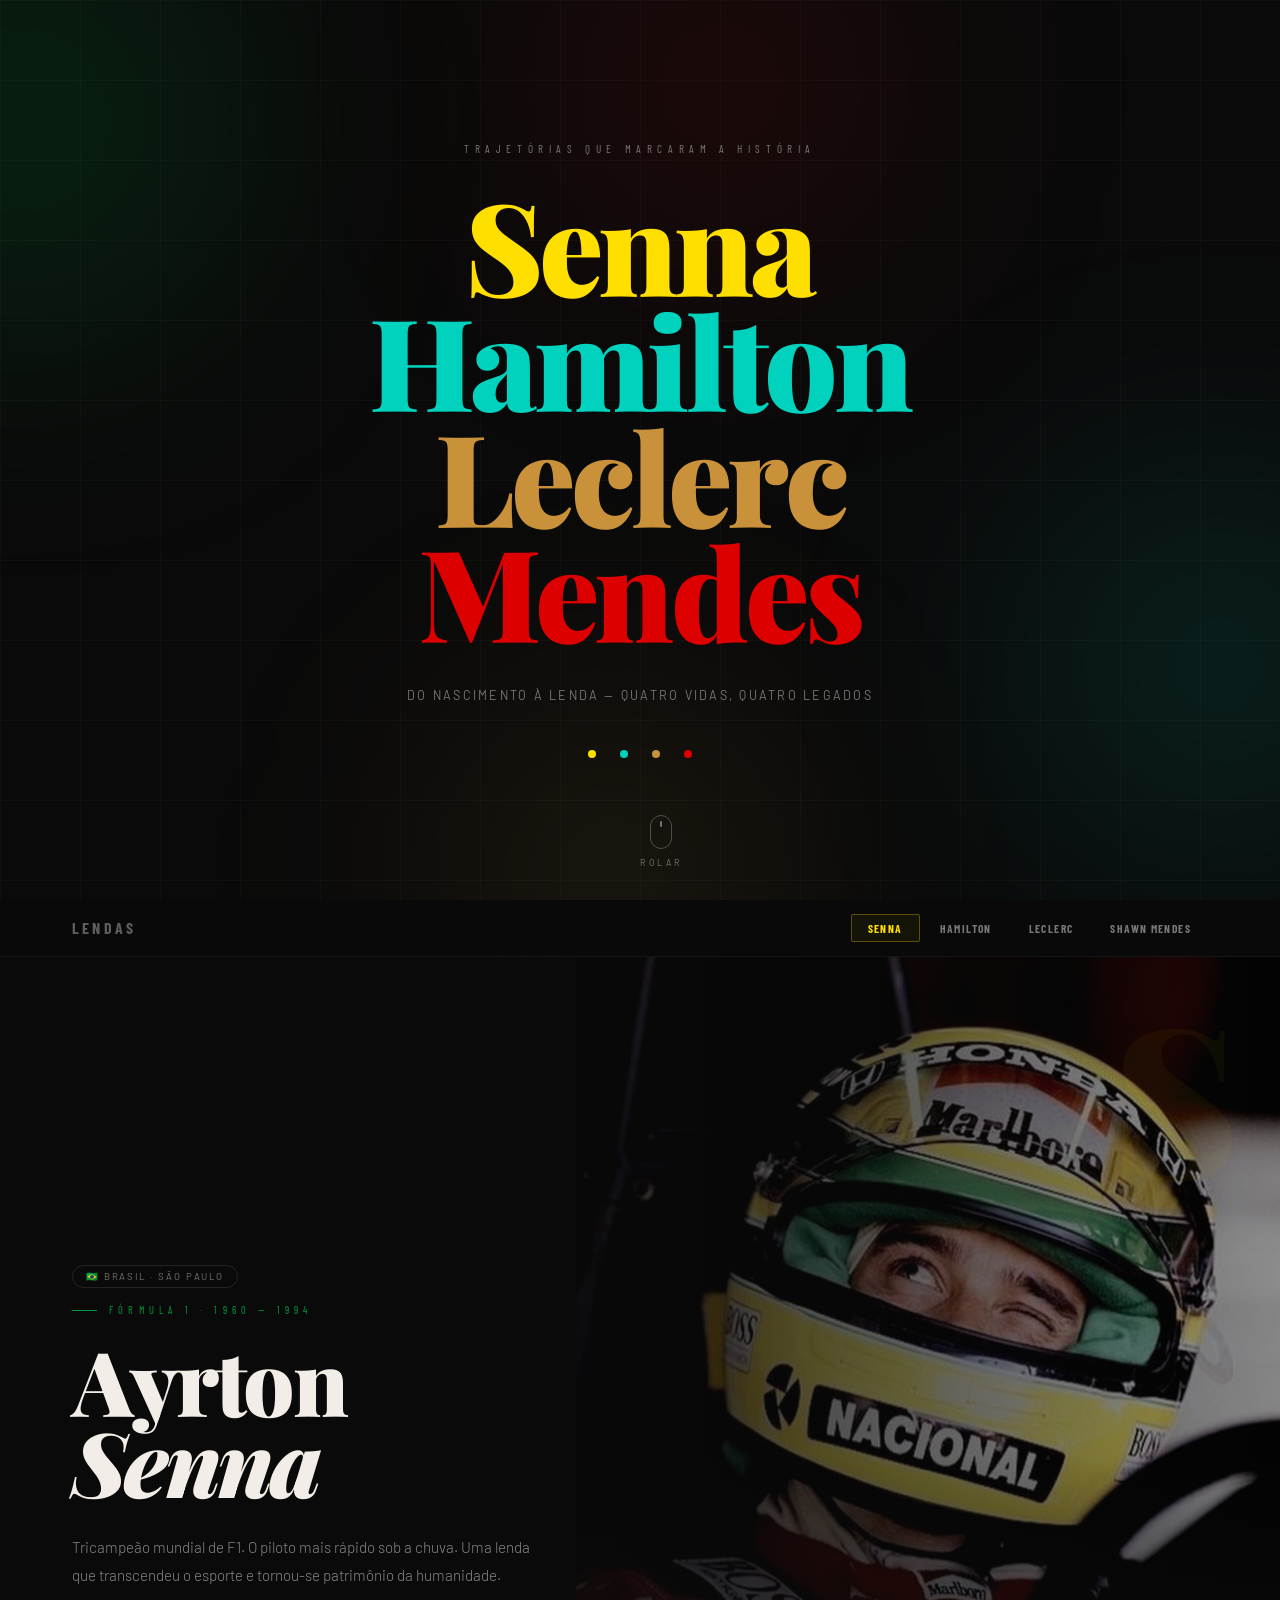
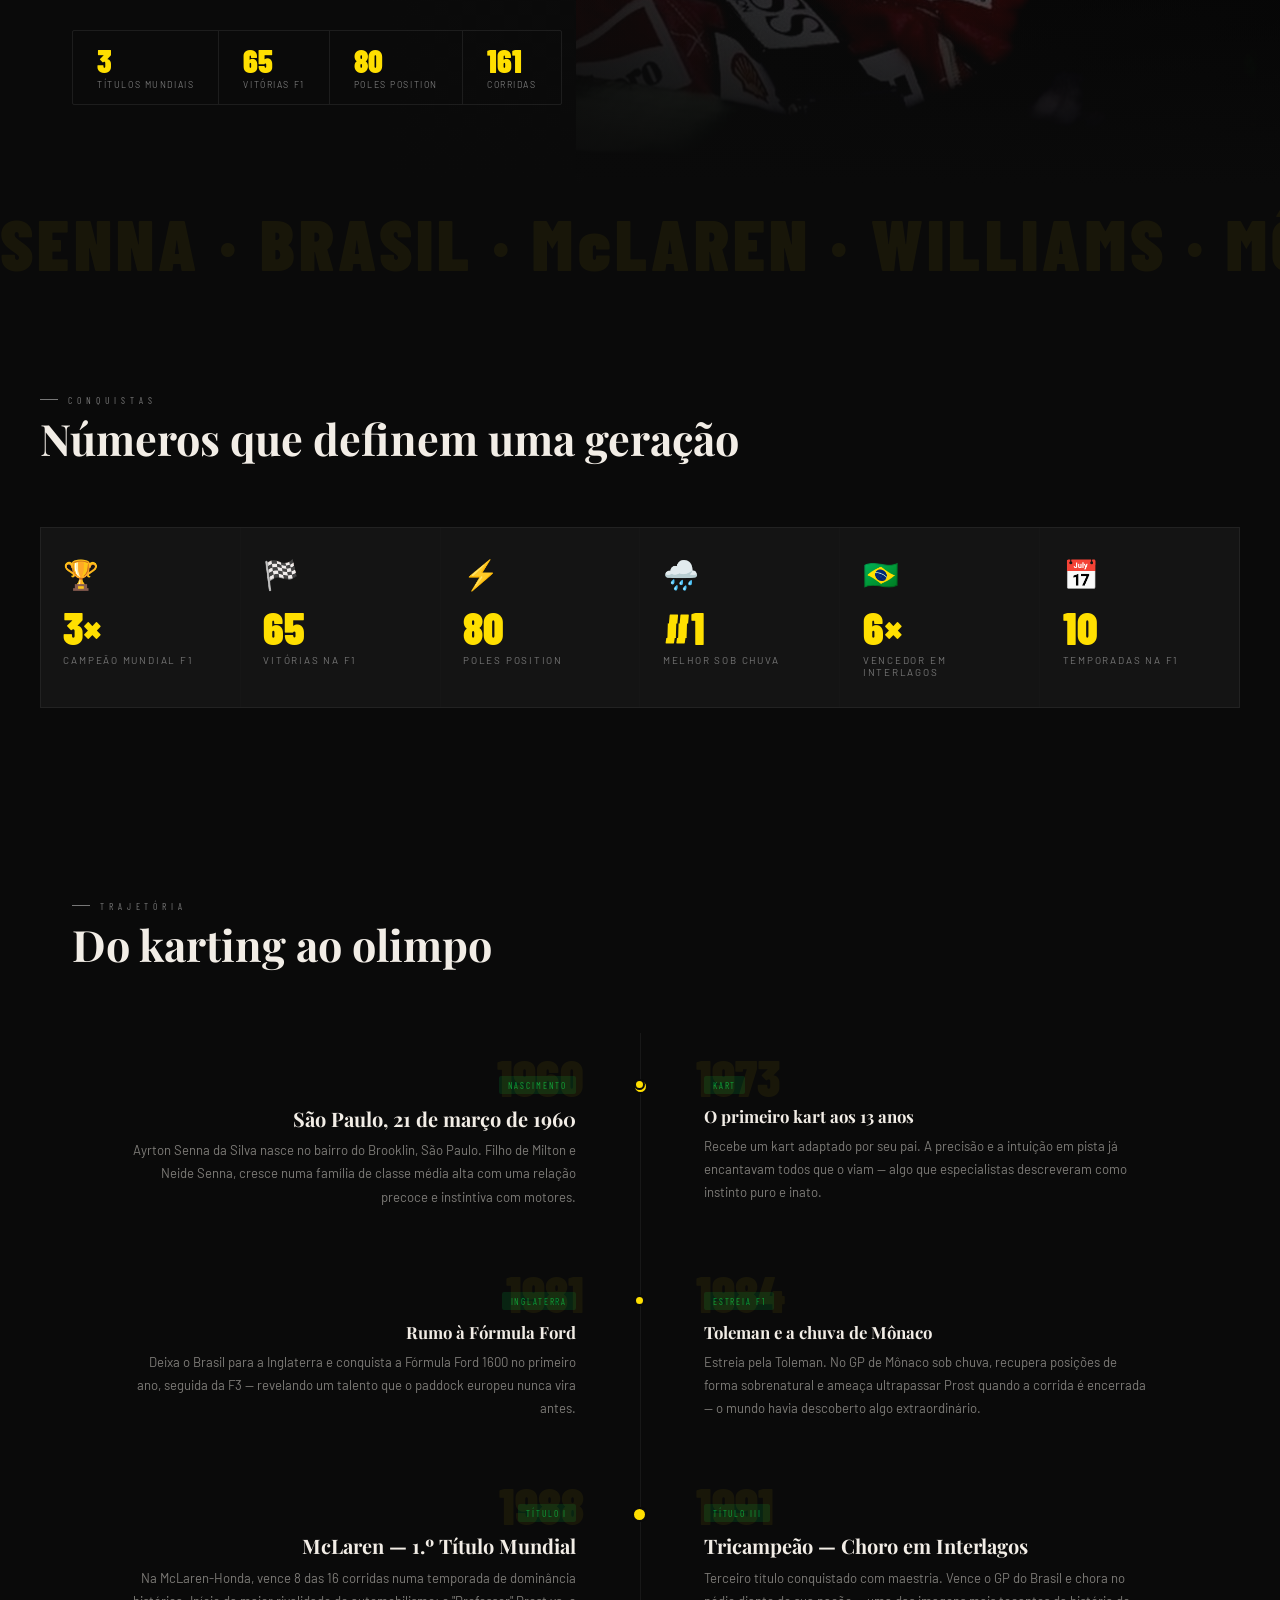
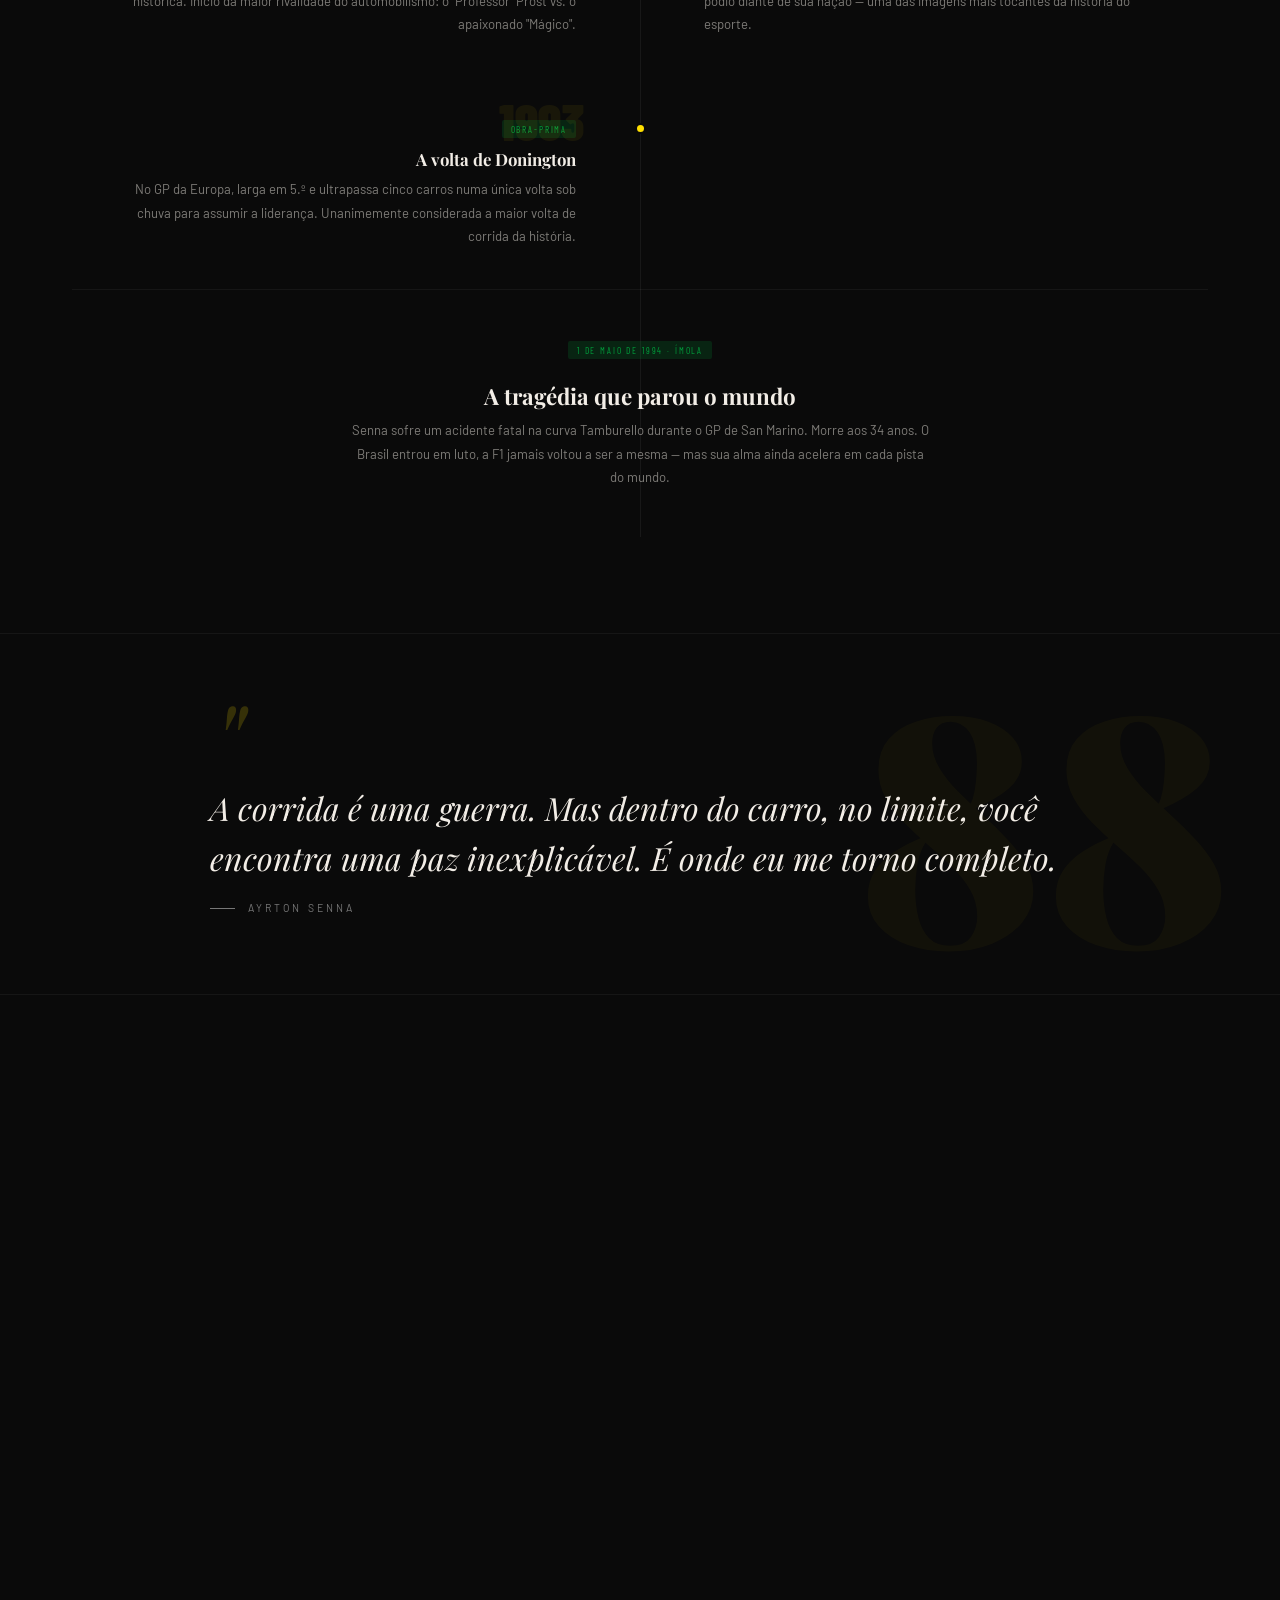
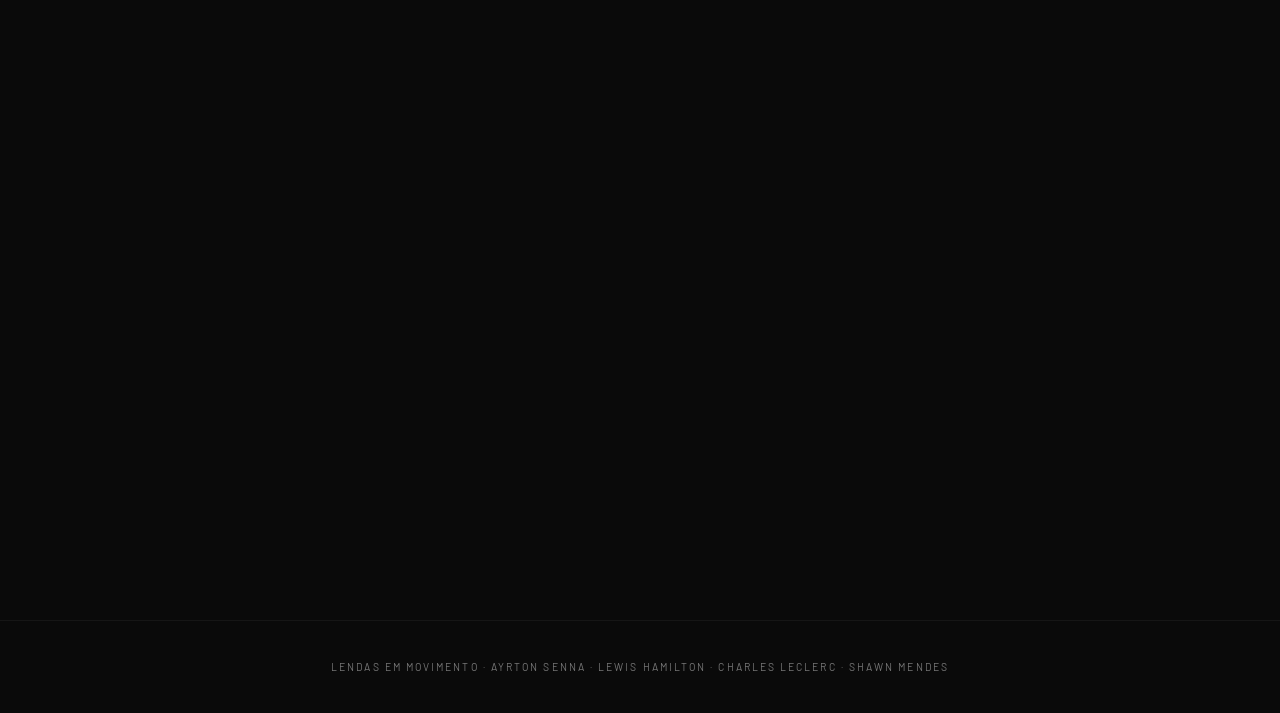
==== commit 114fbbf5: "V4" ====
--- a/index.html
+++ b/index.html
@@ -262,7 +262,7 @@
   <div class="phero">
     <div style="position:absolute;inset:0;opacity:.03;background:repeating-conic-gradient(#fff 0% 25%,#000 0% 50%) 0 0/28px 28px;pointer-events:none"></div>
     <svg class="circuit-deco" viewBox="0 0 580 580" fill="none"><path d="M520 80Q545 80 545 105L545 290Q545 400 440 400L180 400Q85 400 85 290L85 190Q85 130 150 110L390 80Q480 60 520 80Z" stroke="#FFDF00" stroke-width="3.5" fill="none"/><path d="M520 80Q545 80 545 105L545 290Q545 400 440 400L180 400Q85 400 85 290L85 190Q85 130 150 110L390 80Q480 60 520 80Z" stroke="#009c3b" stroke-width="1.5" fill="none" stroke-dasharray="9 14" opacity=".7"/><circle cx="520" cy="80" r="6" fill="#FFDF00" opacity=".9"/><circle cx="85" cy="190" r="4" fill="#009c3b" opacity=".9"/><circle cx="440" cy="400" r="4" fill="#009c3b" opacity=".9"/><line x1="520" y1="65" x2="520" y2="95" stroke="#FFDF00" stroke-width="3"/><circle cx="300" cy="240" r="60" stroke="#009c3b" stroke-width="1" fill="none" opacity=".3"/><circle cx="300" cy="240" r="40" stroke="#002776" stroke-width="1" fill="none" opacity=".3"/></svg>
-    <img class="phero-img" src="https://upload.wikimedia.org/wikipedia/commons/thumb/3/3e/Ayrton_Senna_1991_Canada.jpg/600px-Ayrton_Senna_1991_Canada.jpg" alt="Ayrton Senna" onerror="this.style.display='none'"/>
+    <img class="phero-img" src="assets/Suzuka.jpeg" alt="Ayrton Senna" onerror="this.style.display='none'"/>
     <div class="phero-fade"></div><div class="phero-bottom"></div>
     <div class="emblem" style="color:var(--s2)">S</div>
     <div class="phero-content">
@@ -328,7 +328,7 @@
 <div class="psec hamilton-section" id="sec-hamilton">
   <div class="phero">
     <svg class="speed-lines" viewBox="0 0 450 600" fill="none" width="450" height="600"><text x="220" y="330" text-anchor="middle" font-family="serif" font-size="220" font-weight="900" fill="#00D2BE" opacity=".12">7</text><line x1="0" y1="90" x2="450" y2="68" stroke="#00D2BE" stroke-width=".8" opacity="1"/><line x1="0" y1="140" x2="450" y2="115" stroke="#00D2BE" stroke-width="1.5" opacity=".7"/><line x1="0" y1="190" x2="450" y2="170" stroke="#00D2BE" stroke-width="2.5" opacity=".45"/><line x1="0" y1="240" x2="450" y2="220" stroke="#c0c0c0" stroke-width=".8" opacity=".9"/><line x1="0" y1="420" x2="450" y2="400" stroke="#00D2BE" stroke-width="1.2" opacity=".8"/><line x1="0" y1="470" x2="450" y2="455" stroke="#c0c0c0" stroke-width=".6" opacity="1"/><line x1="0" y1="510" x2="450" y2="498" stroke="#00D2BE" stroke-width="2" opacity=".5"/></svg>
-    <img class="phero-img" src="https://upload.wikimedia.org/wikipedia/commons/thumb/1/18/Lewis_Hamilton_2016_Malaysia_2.jpg/600px-Lewis_Hamilton_2016_Malaysia_2.jpg" alt="Lewis Hamilton" onerror="this.style.display='none'"/>
+    <img class="phero-img" src="assets/hamilton.jpeg" alt="Lewis Hamilton" onerror="this.style.display='none'"/>
     <div class="phero-fade" style="background:linear-gradient(90deg,var(--bg) 30%,rgba(10,10,10,.68) 60%,rgba(10,10,10,.35) 100%)"></div>
     <div class="phero-bottom"></div>
     <div class="emblem" style="color:var(--h1)">H</div>
@@ -408,7 +408,7 @@
       <!-- SF-25 finish line -->
       <line x1="480" y1="85" x2="480" y2="115" stroke="#DC0000" stroke-width="3.5"/>
     </svg>
-    <img class="phero-img" src="https://upload.wikimedia.org/wikipedia/commons/thumb/a/a7/Charles_Leclerc_2024_Monaco.jpg/600px-Charles_Leclerc_2024_Monaco.jpg" alt="Charles Leclerc" onerror="this.src='https://upload.wikimedia.org/wikipedia/commons/thumb/7/70/Charles_Leclerc%2C_Ferrari_SF71H%2C_2018_Formula_One_season.jpg/600px-Charles_Leclerc%2C_Ferrari_SF71H%2C_2018_Formula_One_season.jpg';this.onerror=null"/>
+    <img class="phero-img" src="assets/charles.jpeg" alt="Charles Leclerc" onerror="this.src='assets/charles.jpeg';this.onerror=null"/>
     <div class="phero-fade" style="background:linear-gradient(90deg,var(--bg) 30%,rgba(10,10,10,.68) 60%,rgba(10,10,10,.35) 100%)"></div>
     <div class="phero-bottom"></div>
     <div class="emblem" style="color:var(--l1)">L</div>
@@ -590,7 +590,7 @@
       <ellipse cx="295" cy="403" rx="10" ry="7" fill="#c8913a" opacity=".55"/><line x1="305" y1="403" x2="305" y2="360" stroke="#c8913a" stroke-width="2" opacity=".55"/>
       <ellipse cx="415" cy="428" rx="10" ry="7" fill="#c8913a" opacity=".55"/><line x1="425" y1="428" x2="425" y2="385" stroke="#c8913a" stroke-width="2" opacity=".55"/>
     </svg>
-    <img class="phero-img" src="https://upload.wikimedia.org/wikipedia/commons/thumb/8/8f/Shawn_Mendes_2019_by_Glenn_Francis.jpg/600px-Shawn_Mendes_2019_by_Glenn_Francis.jpg" alt="Shawn Mendes" onerror="this.style.display='none'"/>
+    <img class="phero-img" src="assets/shawn.jpeg" alt="Shawn Mendes" onerror="this.style.display='none'"/>
     <div class="phero-fade" style="background:linear-gradient(90deg,var(--bg) 30%,rgba(10,10,10,.68) 60%,rgba(10,10,10,.35) 100%)"></div>
     <div class="phero-bottom"></div>
     <div class="emblem" style="color:var(--m1)">M</div>
